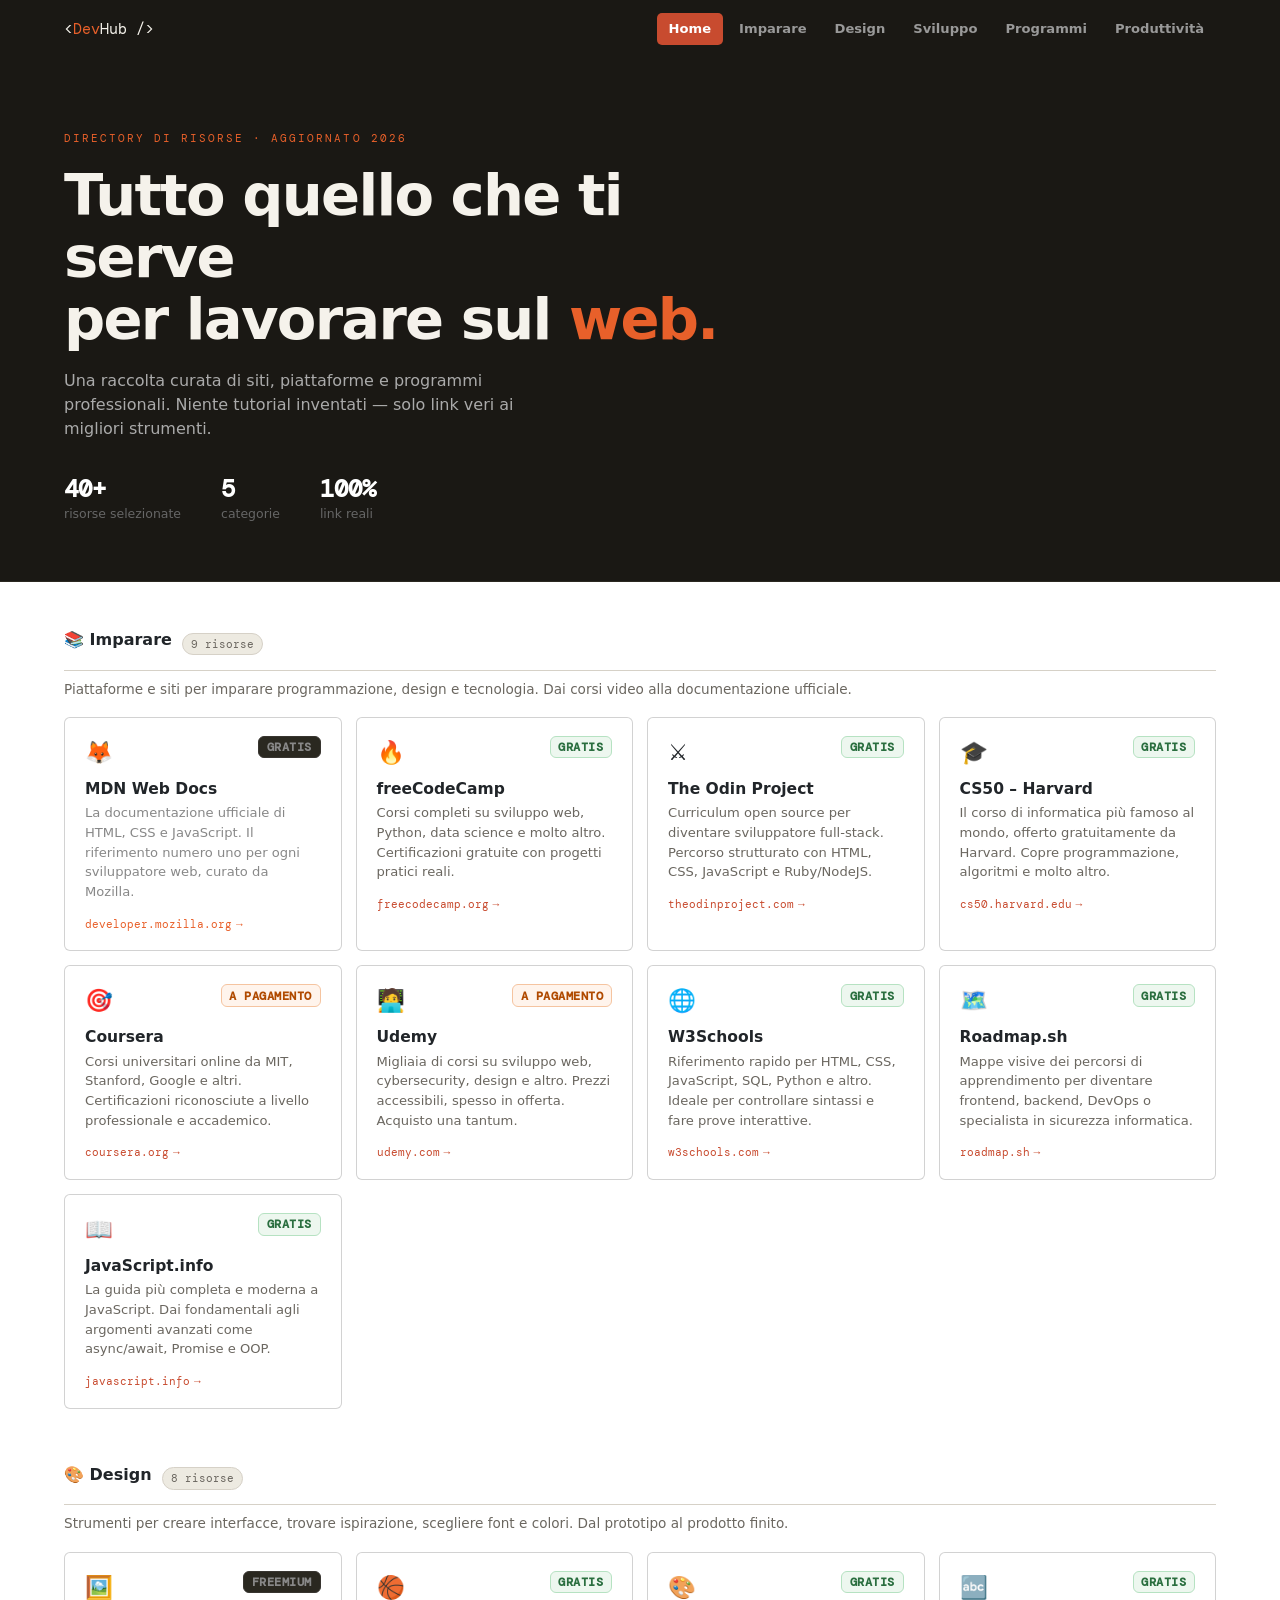
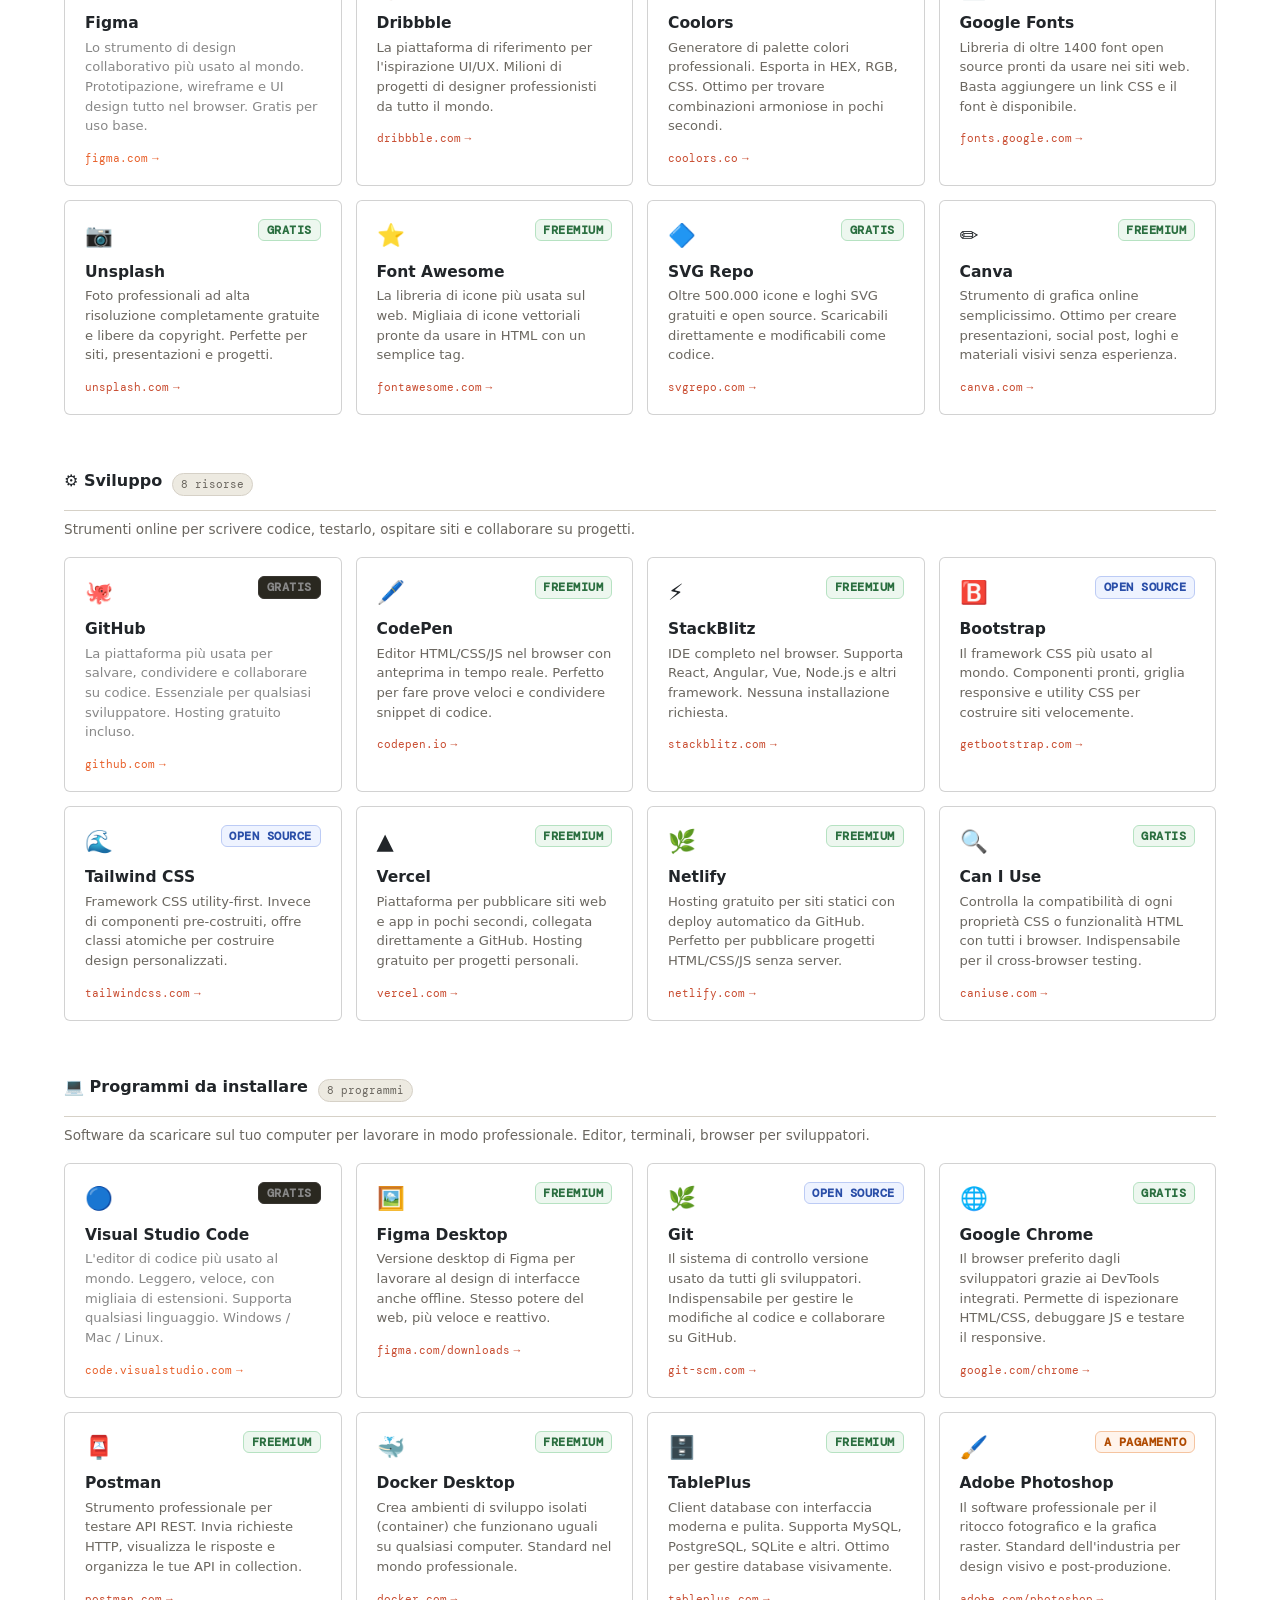
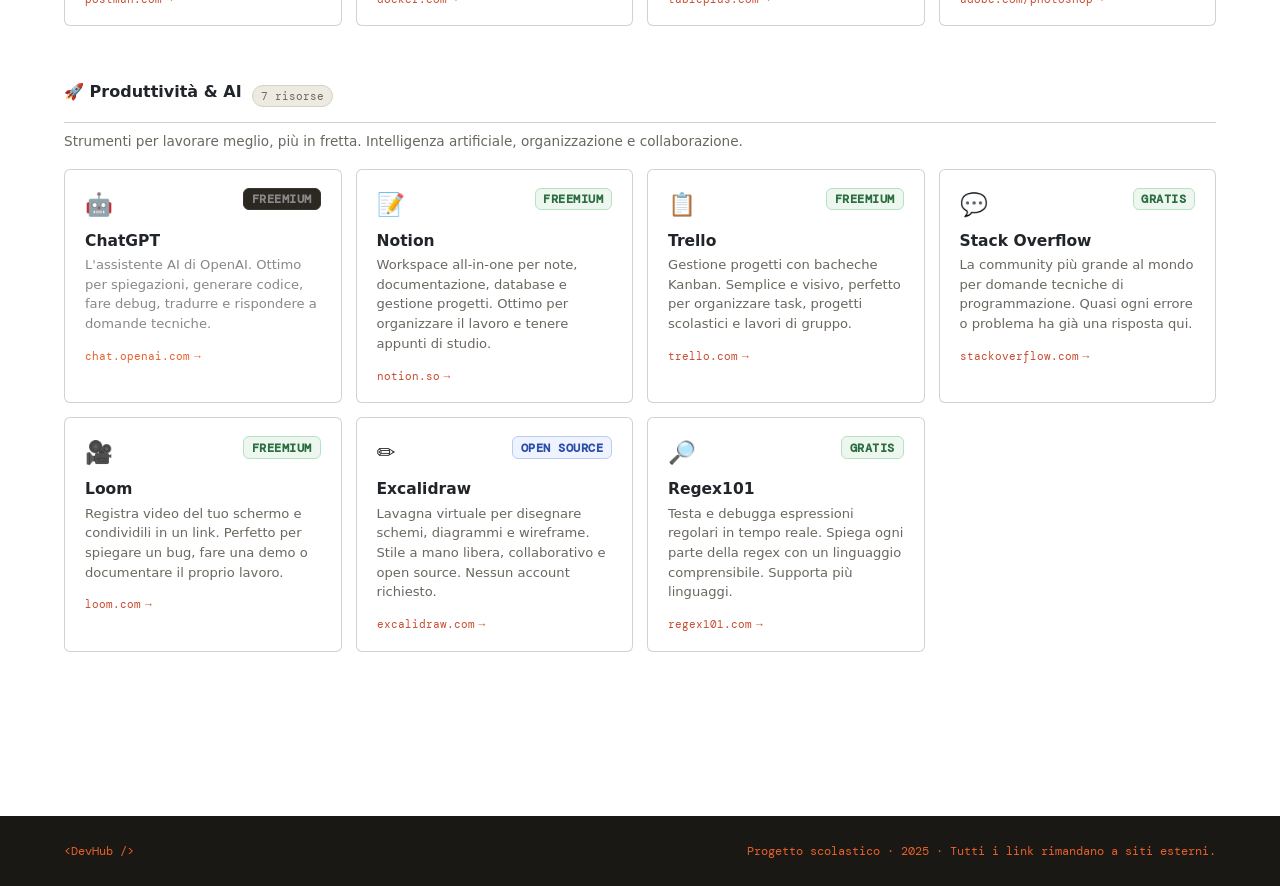
==== index.html @ d5d7156f "Update index.html" ====
<!DOCTYPE html>
<html lang="it">
<head>
  <meta charset="UTF-8">
  <meta name="viewport" content="width=device-width, initial-scale=1.0">
  <title>DevHub – Risorse Web & Programmi</title>
  <link rel="stylesheet" href="stile.css">
  <link rel="stylesheet" href="https://cdnjs.cloudflare.com/ajax/libs/bootstrap/5.3.2/css/bootstrap.min.css">
</head>
<body>

<!-- ══════════════ NAVBAR ══════════════ -->
<nav>
  <a href="#home" class="brand">&lt;<span>Dev</span>Hub /&gt;</a>
  <div class="nav-links">
    <a href="#home" class="attiva">Home</a>
    <a href="#apprendimento">Imparare</a>
    <a href="#design">Design</a>
    <a href="#sviluppo">Sviluppo</a>
    <a href="#programmi">Programmi</a>
    <a href="#produttivita">Produttività</a>
  </div>
</nav>

<!-- ══════════════ HERO ══════════════ -->
<div class="hero" id="home">
  <div class="eyebrow">Directory di risorse · Aggiornato 2026</div>
  <h1>Tutto quello che ti serve<br>per lavorare sul <em>web.</em></h1>
  <p>Una raccolta curata di siti, piattaforme e programmi professionali. Niente tutorial inventati — solo link veri ai migliori strumenti.</p>
  <div class="stats">
    <div class="stat"><b>40+</b><small>risorse selezionate</small></div>
    <div class="stat"><b>5</b><small>categorie</small></div>
    <div class="stat"><b>100%</b><small>link reali</small></div>
  </div>
</div>

<!-- ══════════════ MAIN ══════════════ -->
<div class="main">

  <!-- ─────────── 1. IMPARARE ─────────── -->
  <div class="sezione" id="apprendimento">
    <div class="sezione-head">
      <h2>📚 Imparare</h2>
      <span class="count">9 risorse</span>
    </div>
    <p class="sezione-desc">Piattaforme e siti per imparare programmazione, design e tecnologia. Dai corsi video alla documentazione ufficiale.</p>

    <div class="griglia">
      <a class="card card-dark" href="https://developer.mozilla.org" target="_blank" rel="noopener">
        <div class="card-top"><div class="card-icon">🦊</div><span class="badge free">Gratis</span></div>
        <h3>MDN Web Docs</h3>
        <p>La documentazione ufficiale di HTML, CSS e JavaScript. Il riferimento numero uno per ogni sviluppatore web, curato da Mozilla.</p>
        <span class="card-link">developer.mozilla.org</span>
      </a>

      <a class="card" href="https://www.freecodecamp.org" target="_blank" rel="noopener">
        <div class="card-top"><div class="card-icon">🔥</div><span class="badge free">Gratis</span></div>
        <h3>freeCodeCamp</h3>
        <p>Corsi completi su sviluppo web, Python, data science e molto altro. Certificazioni gratuite con progetti pratici reali.</p>
        <span class="card-link">freecodecamp.org</span>
      </a>

      <a class="card" href="https://www.theodinproject.com" target="_blank" rel="noopener">
        <div class="card-top"><div class="card-icon">⚔️</div><span class="badge free">Gratis</span></div>
        <h3>The Odin Project</h3>
        <p>Curriculum open source per diventare sviluppatore full-stack. Percorso strutturato con HTML, CSS, JavaScript e Ruby/NodeJS.</p>
        <span class="card-link">theodinproject.com</span>
      </a>

      <a class="card" href="https://cs50.harvard.edu" target="_blank" rel="noopener">
        <div class="card-top"><div class="card-icon">🎓</div><span class="badge free">Gratis</span></div>
        <h3>CS50 – Harvard</h3>
        <p>Il corso di informatica più famoso al mondo, offerto gratuitamente da Harvard. Copre programmazione, algoritmi e molto altro.</p>
        <span class="card-link">cs50.harvard.edu</span>
      </a>

      <a class="card" href="https://www.coursera.org" target="_blank" rel="noopener">
        <div class="card-top"><div class="card-icon">🎯</div><span class="badge paid">A pagamento</span></div>
        <h3>Coursera</h3>
        <p>Corsi universitari online da MIT, Stanford, Google e altri. Certificazioni riconosciute a livello professionale e accademico.</p>
        <span class="card-link">coursera.org</span>
      </a>

      <a class="card" href="https://www.udemy.com" target="_blank" rel="noopener">
        <div class="card-top"><div class="card-icon">🧑‍💻</div><span class="badge paid">A pagamento</span></div>
        <h3>Udemy</h3>
        <p>Migliaia di corsi su sviluppo web, cybersecurity, design e altro. Prezzi accessibili, spesso in offerta. Acquisto una tantum.</p>
        <span class="card-link">udemy.com</span>
      </a>

      <a class="card" href="https://www.w3schools.com" target="_blank" rel="noopener">
        <div class="card-top"><div class="card-icon">🌐</div><span class="badge free">Gratis</span></div>
        <h3>W3Schools</h3>
        <p>Riferimento rapido per HTML, CSS, JavaScript, SQL, Python e altro. Ideale per controllare sintassi e fare prove interattive.</p>
        <span class="card-link">w3schools.com</span>
      </a>

      <a class="card" href="https://roadmap.sh" target="_blank" rel="noopener">
        <div class="card-top"><div class="card-icon">🗺️</div><span class="badge free">Gratis</span></div>
        <h3>Roadmap.sh</h3>
        <p>Mappe visive dei percorsi di apprendimento per diventare frontend, backend, DevOps o specialista in sicurezza informatica.</p>
        <span class="card-link">roadmap.sh</span>
      </a>

      <a class="card" href="https://javascript.info" target="_blank" rel="noopener">
        <div class="card-top"><div class="card-icon">📖</div><span class="badge free">Gratis</span></div>
        <h3>JavaScript.info</h3>
        <p>La guida più completa e moderna a JavaScript. Dai fondamentali agli argomenti avanzati come async/await, Promise e OOP.</p>
        <span class="card-link">javascript.info</span>
      </a>
    </div>
  </div>

  <!-- ─────────── 2. DESIGN ─────────── -->
  <div class="sezione" id="design">
    <div class="sezione-head">
      <h2>🎨 Design</h2>
      <span class="count">8 risorse</span>
    </div>
    <p class="sezione-desc">Strumenti per creare interfacce, trovare ispirazione, scegliere font e colori. Dal prototipo al prodotto finito.</p>

    <div class="griglia">
      <a class="card card-dark" href="https://www.figma.com" target="_blank" rel="noopener">
        <div class="card-top"><div class="card-icon">🖼️</div><span class="badge free">Freemium</span></div>
        <h3>Figma</h3>
        <p>Lo strumento di design collaborativo più usato al mondo. Prototipazione, wireframe e UI design tutto nel browser. Gratis per uso base.</p>
        <span class="card-link">figma.com</span>
      </a>

      <a class="card" href="https://dribbble.com" target="_blank" rel="noopener">
        <div class="card-top"><div class="card-icon">🏀</div><span class="badge free">Gratis</span></div>
        <h3>Dribbble</h3>
        <p>La piattaforma di riferimento per l'ispirazione UI/UX. Milioni di progetti di designer professionisti da tutto il mondo.</p>
        <span class="card-link">dribbble.com</span>
      </a>

      <a class="card" href="https://coolors.co" target="_blank" rel="noopener">
        <div class="card-top"><div class="card-icon">🎨</div><span class="badge free">Gratis</span></div>
        <h3>Coolors</h3>
        <p>Generatore di palette colori professionali. Esporta in HEX, RGB, CSS. Ottimo per trovare combinazioni armoniose in pochi secondi.</p>
        <span class="card-link">coolors.co</span>
      </a>

      <a class="card" href="https://fonts.google.com" target="_blank" rel="noopener">
        <div class="card-top"><div class="card-icon">🔤</div><span class="badge free">Gratis</span></div>
        <h3>Google Fonts</h3>
        <p>Libreria di oltre 1400 font open source pronti da usare nei siti web. Basta aggiungere un link CSS e il font è disponibile.</p>
        <span class="card-link">fonts.google.com</span>
      </a>

      <a class="card" href="https://unsplash.com" target="_blank" rel="noopener">
        <div class="card-top"><div class="card-icon">📷</div><span class="badge free">Gratis</span></div>
        <h3>Unsplash</h3>
        <p>Foto professionali ad alta risoluzione completamente gratuite e libere da copyright. Perfette per siti, presentazioni e progetti.</p>
        <span class="card-link">unsplash.com</span>
      </a>

      <a class="card" href="https://fontawesome.com" target="_blank" rel="noopener">
        <div class="card-top"><div class="card-icon">⭐</div><span class="badge free">Freemium</span></div>
        <h3>Font Awesome</h3>
        <p>La libreria di icone più usata sul web. Migliaia di icone vettoriali pronte da usare in HTML con un semplice tag.</p>
        <span class="card-link">fontawesome.com</span>
      </a>

      <a class="card" href="https://www.svgrepo.com" target="_blank" rel="noopener">
        <div class="card-top"><div class="card-icon">🔷</div><span class="badge free">Gratis</span></div>
        <h3>SVG Repo</h3>
        <p>Oltre 500.000 icone e loghi SVG gratuiti e open source. Scaricabili direttamente e modificabili come codice.</p>
        <span class="card-link">svgrepo.com</span>
      </a>

      <a class="card" href="https://www.canva.com" target="_blank" rel="noopener">
        <div class="card-top"><div class="card-icon">✏️</div><span class="badge free">Freemium</span></div>
        <h3>Canva</h3>
        <p>Strumento di grafica online semplicissimo. Ottimo per creare presentazioni, social post, loghi e materiali visivi senza esperienza.</p>
        <span class="card-link">canva.com</span>
      </a>
    </div>
  </div>

  <!-- ─────────── 3. SVILUPPO ─────────── -->
  <div class="sezione" id="sviluppo">
    <div class="sezione-head">
      <h2>⚙️ Sviluppo</h2>
      <span class="count">8 risorse</span>
    </div>
    <p class="sezione-desc">Strumenti online per scrivere codice, testarlo, ospitare siti e collaborare su progetti.</p>

    <div class="griglia">
      <a class="card card-dark" href="https://github.com" target="_blank" rel="noopener">
        <div class="card-top"><div class="card-icon">🐙</div><span class="badge free">Gratis</span></div>
        <h3>GitHub</h3>
        <p>La piattaforma più usata per salvare, condividere e collaborare su codice. Essenziale per qualsiasi sviluppatore. Hosting gratuito incluso.</p>
        <span class="card-link">github.com</span>
      </a>

      <a class="card" href="https://codepen.io" target="_blank" rel="noopener">
        <div class="card-top"><div class="card-icon">🖊️</div><span class="badge free">Freemium</span></div>
        <h3>CodePen</h3>
        <p>Editor HTML/CSS/JS nel browser con anteprima in tempo reale. Perfetto per fare prove veloci e condividere snippet di codice.</p>
        <span class="card-link">codepen.io</span>
      </a>

      <a class="card" href="https://stackblitz.com" target="_blank" rel="noopener">
        <div class="card-top"><div class="card-icon">⚡</div><span class="badge free">Freemium</span></div>
        <h3>StackBlitz</h3>
        <p>IDE completo nel browser. Supporta React, Angular, Vue, Node.js e altri framework. Nessuna installazione richiesta.</p>
        <span class="card-link">stackblitz.com</span>
      </a>

      <a class="card" href="https://getbootstrap.com" target="_blank" rel="noopener">
        <div class="card-top"><div class="card-icon">🅱️</div><span class="badge open">Open Source</span></div>
        <h3>Bootstrap</h3>
        <p>Il framework CSS più usato al mondo. Componenti pronti, griglia responsive e utility CSS per costruire siti velocemente.</p>
        <span class="card-link">getbootstrap.com</span>
      </a>

      <a class="card" href="https://tailwindcss.com" target="_blank" rel="noopener">
        <div class="card-top"><div class="card-icon">🌊</div><span class="badge open">Open Source</span></div>
        <h3>Tailwind CSS</h3>
        <p>Framework CSS utility-first. Invece di componenti pre-costruiti, offre classi atomiche per costruire design personalizzati.</p>
        <span class="card-link">tailwindcss.com</span>
      </a>

      <a class="card" href="https://vercel.com" target="_blank" rel="noopener">
        <div class="card-top"><div class="card-icon">▲</div><span class="badge free">Freemium</span></div>
        <h3>Vercel</h3>
        <p>Piattaforma per pubblicare siti web e app in pochi secondi, collegata direttamente a GitHub. Hosting gratuito per progetti personali.</p>
        <span class="card-link">vercel.com</span>
      </a>

      <a class="card" href="https://www.netlify.com" target="_blank" rel="noopener">
        <div class="card-top"><div class="card-icon">🌿</div><span class="badge free">Freemium</span></div>
        <h3>Netlify</h3>
        <p>Hosting gratuito per siti statici con deploy automatico da GitHub. Perfetto per pubblicare progetti HTML/CSS/JS senza server.</p>
        <span class="card-link">netlify.com</span>
      </a>

      <a class="card" href="https://caniuse.com" target="_blank" rel="noopener">
        <div class="card-top"><div class="card-icon">🔍</div><span class="badge free">Gratis</span></div>
        <h3>Can I Use</h3>
        <p>Controlla la compatibilità di ogni proprietà CSS o funzionalità HTML con tutti i browser. Indispensabile per il cross-browser testing.</p>
        <span class="card-link">caniuse.com</span>
      </a>
    </div>
  </div>

  <!-- ─────────── 4. PROGRAMMI ─────────── -->
  <div class="sezione" id="programmi">
    <div class="sezione-head">
      <h2>💻 Programmi da installare</h2>
      <span class="count">8 programmi</span>
    </div>
    <p class="sezione-desc">Software da scaricare sul tuo computer per lavorare in modo professionale. Editor, terminali, browser per sviluppatori.</p>

    <div class="griglia">
      <a class="card card-dark" href="https://code.visualstudio.com" target="_blank" rel="noopener">
        <div class="card-top"><div class="card-icon">🔵</div><span class="badge free">Gratis</span></div>
        <h3>Visual Studio Code</h3>
        <p>L'editor di codice più usato al mondo. Leggero, veloce, con migliaia di estensioni. Supporta qualsiasi linguaggio. Windows / Mac / Linux.</p>
        <span class="card-link">code.visualstudio.com</span>
      </a>

      <a class="card" href="https://www.figma.com/downloads" target="_blank" rel="noopener">
        <div class="card-top"><div class="card-icon">🖼️</div><span class="badge free">Freemium</span></div>
        <h3>Figma Desktop</h3>
        <p>Versione desktop di Figma per lavorare al design di interfacce anche offline. Stesso potere del web, più veloce e reattivo.</p>
        <span class="card-link">figma.com/downloads</span>
      </a>

      <a class="card" href="https://git-scm.com" target="_blank" rel="noopener">
        <div class="card-top"><div class="card-icon">🌿</div><span class="badge open">Open Source</span></div>
        <h3>Git</h3>
        <p>Il sistema di controllo versione usato da tutti gli sviluppatori. Indispensabile per gestire le modifiche al codice e collaborare su GitHub.</p>
        <span class="card-link">git-scm.com</span>
      </a>

      <a class="card" href="https://www.google.com/intl/it/chrome" target="_blank" rel="noopener">
        <div class="card-top"><div class="card-icon">🌐</div><span class="badge free">Gratis</span></div>
        <h3>Google Chrome</h3>
        <p>Il browser preferito dagli sviluppatori grazie ai DevTools integrati. Permette di ispezionare HTML/CSS, debuggare JS e testare il responsive.</p>
        <span class="card-link">google.com/chrome</span>
      </a>

      <a class="card" href="https://www.postman.com/downloads" target="_blank" rel="noopener">
        <div class="card-top"><div class="card-icon">📮</div><span class="badge free">Freemium</span></div>
        <h3>Postman</h3>
        <p>Strumento professionale per testare API REST. Invia richieste HTTP, visualizza le risposte e organizza le tue API in collection.</p>
        <span class="card-link">postman.com</span>
      </a>

      <a class="card" href="https://www.docker.com/products/docker-desktop" target="_blank" rel="noopener">
        <div class="card-top"><div class="card-icon">🐳</div><span class="badge free">Freemium</span></div>
        <h3>Docker Desktop</h3>
        <p>Crea ambienti di sviluppo isolati (container) che funzionano uguali su qualsiasi computer. Standard nel mondo professionale.</p>
        <span class="card-link">docker.com</span>
      </a>

      <a class="card" href="https://tableplus.com" target="_blank" rel="noopener">
        <div class="card-top"><div class="card-icon">🗄️</div><span class="badge free">Freemium</span></div>
        <h3>TablePlus</h3>
        <p>Client database con interfaccia moderna e pulita. Supporta MySQL, PostgreSQL, SQLite e altri. Ottimo per gestire database visivamente.</p>
        <span class="card-link">tableplus.com</span>
      </a>

      <a class="card" href="https://www.adobe.com/it/products/photoshop.html" target="_blank" rel="noopener">
        <div class="card-top"><div class="card-icon">🖌️</div><span class="badge paid">A pagamento</span></div>
        <h3>Adobe Photoshop</h3>
        <p>Il software professionale per il ritocco fotografico e la grafica raster. Standard dell'industria per design visivo e post-produzione.</p>
        <span class="card-link">adobe.com/photoshop</span>
      </a>
    </div>
  </div>

  <!-- ─────────── 5. PRODUTTIVITA ─────────── -->
  <div class="sezione" id="produttivita">
    <div class="sezione-head">
      <h2>🚀 Produttività & AI</h2>
      <span class="count">7 risorse</span>
    </div>
    <p class="sezione-desc">Strumenti per lavorare meglio, più in fretta. Intelligenza artificiale, organizzazione e collaborazione.</p>

    <div class="griglia">
      <a class="card card-dark" href="https://chat.openai.com" target="_blank" rel="noopener">
        <div class="card-top"><div class="card-icon">🤖</div><span class="badge free">Freemium</span></div>
        <h3>ChatGPT</h3>
        <p>L'assistente AI di OpenAI. Ottimo per spiegazioni, generare codice, fare debug, tradurre e rispondere a domande tecniche.</p>
        <span class="card-link">chat.openai.com</span>
      </a>

      <a class="card" href="https://www.notion.so" target="_blank" rel="noopener">
        <div class="card-top"><div class="card-icon">📝</div><span class="badge free">Freemium</span></div>
        <h3>Notion</h3>
        <p>Workspace all-in-one per note, documentazione, database e gestione progetti. Ottimo per organizzare il lavoro e tenere appunti di studio.</p>
        <span class="card-link">notion.so</span>
      </a>

      <a class="card" href="https://trello.com" target="_blank" rel="noopener">
        <div class="card-top"><div class="card-icon">📋</div><span class="badge free">Freemium</span></div>
        <h3>Trello</h3>
        <p>Gestione progetti con bacheche Kanban. Semplice e visivo, perfetto per organizzare task, progetti scolastici e lavori di gruppo.</p>
        <span class="card-link">trello.com</span>
      </a>

      <a class="card" href="https://stackoverflow.com" target="_blank" rel="noopener">
        <div class="card-top"><div class="card-icon">💬</div><span class="badge free">Gratis</span></div>
        <h3>Stack Overflow</h3>
        <p>La community più grande al mondo per domande tecniche di programmazione. Quasi ogni errore o problema ha già una risposta qui.</p>
        <span class="card-link">stackoverflow.com</span>
      </a>

      <a class="card" href="https://www.loom.com" target="_blank" rel="noopener">
        <div class="card-top"><div class="card-icon">🎥</div><span class="badge free">Freemium</span></div>
        <h3>Loom</h3>
        <p>Registra video del tuo schermo e condividili in un link. Perfetto per spiegare un bug, fare una demo o documentare il proprio lavoro.</p>
        <span class="card-link">loom.com</span>
      </a>

      <a class="card" href="https://excalidraw.com" target="_blank" rel="noopener">
        <div class="card-top"><div class="card-icon">✏️</div><span class="badge open">Open Source</span></div>
        <h3>Excalidraw</h3>
        <p>Lavagna virtuale per disegnare schemi, diagrammi e wireframe. Stile a mano libera, collaborativo e open source. Nessun account richiesto.</p>
        <span class="card-link">excalidraw.com</span>
      </a>

      <a class="card" href="https://regex101.com" target="_blank" rel="noopener">
        <div class="card-top"><div class="card-icon">🔎</div><span class="badge free">Gratis</span></div>
        <h3>Regex101</h3>
        <p>Testa e debugga espressioni regolari in tempo reale. Spiega ogni parte della regex con un linguaggio comprensibile. Supporta più linguaggi.</p>
        <span class="card-link">regex101.com</span>
      </a>
    </div>
  </div>

</div><!-- /main -->

<!-- ══════════════ FOOTER ══════════════ -->
<footer>
  <span>&lt;<span>Dev</span>Hub /&gt;</span>
  <span>Progetto scolastico · 2025 · Tutti i link rimandano a siti esterni.</span>
</footer>

<script src="https://cdnjs.cloudflare.com/ajax/libs/bootstrap/5.3.2/js/bootstrap.bundle.min.js"></script>
</body>
</html>
---- stile.css ----
@import url('https://fonts.googleapis.com/css2?family=DM+Mono:wght@400;500&family=Cabinet+Grotesk:wght@300;400;500;700;800&display=swap');
:root {
  --bg:     #f5f2eb;
  --bg2:    #edeae1;
  --ink:    #1a1814;
  --ink2:   #6b6760;
  --accent: #c84b2f;
  --ora:    #e8602a;
  --border: #d6d1c7;
  --card:   #ffffff;
  --mono:   'DM Mono', monospace;
  --sans:   'Cabinet Grotesk', sans-serif;
}
*, *::before, *::after { box-sizing: border-box; margin: 0; padding: 0; }

body {
  font-family: var(--sans);
  background: var(--bg);
  color: var(--ink);
  font-size: 16px;
  line-height: 1.6;
}

/* NAV */
nav {
  background: var(--ink);
  padding: 0 5%;
  height: 58px;
  display: flex;
  align-items: center;
  justify-content: space-between;
  position: sticky;
  top: 0;
  z-index: 99;
}
.brand {
  font-family: var(--mono);
  color: var(--bg);
  text-decoration: none;
  font-size: .95rem;
}
.brand span { color: var(--ora); }
.nav-links { display: flex; gap: 4px; }
.nav-links a {
  color: #999;
  text-decoration: none;
  font-size: .82rem;
  font-weight: 600;
  padding: 6px 12px;
  border-radius: 5px;
  transition: color .15s, background .15s;
}
.nav-links a:hover { color: #fff; background: #2a2820; }
.nav-links a.attiva { color: #fff; background: var(--accent); }

/* HERO */
.hero {
  background: var(--ink);
  color: var(--bg);
  padding: 72px 5% 56px;
  border-bottom: 1px solid #2a2820;
}
.eyebrow {
  font-family: var(--mono);
  font-size: .7rem;
  letter-spacing: .18em;
  text-transform: uppercase;
  color: var(--ora);
  margin-bottom: 18px;
}
.hero h1 {
  font-size: clamp(2rem, 4.5vw, 3.6rem);
  font-weight: 800;
  letter-spacing: -.03em;
  line-height: 1.08;
  max-width: 680px;
  margin-bottom: 18px;
}
.hero h1 em { font-style: normal; color: var(--ora); }
.hero p { color: #aaa; max-width: 500px; font-size: 1rem; margin-bottom: 36px; }
.stats { display: flex; gap: 40px; flex-wrap: wrap; }
.stat b { font-family: var(--mono); font-size: 1.5rem; color: #fff; display: block; line-height: 1; }
.stat small { font-size: .78rem; color: #666; }

/* PAGINA */
.page-title {
  background: var(--ink);
  color: var(--bg);
  padding: 44px 5% 32px;
  border-bottom: 1px solid #2a2820;
}
.page-title .eyebrow { margin-bottom: 10px; }
.page-title h1 { font-size: 1.9rem; font-weight: 800; letter-spacing: -.02em; margin-bottom: 6px; }
.page-title p { color: #888; font-size: .92rem; }

/* MAIN */
.main { padding: 48px 5%; max-width: 1280px; margin: 0 auto; }

/* SEZIONE */
.sezione { margin-bottom: 56px; }
.sezione-head {
  display: flex;
  align-items: center;
  gap: 10px;
  border-bottom: 1px solid var(--border);
  padding-bottom: 12px;
  margin-bottom: 8px;
}
.sezione-head h2 { font-size: 1rem; font-weight: 700; }
.count {
  font-family: var(--mono);
  font-size: .7rem;
  background: var(--bg2);
  border: 1px solid var(--border);
  color: var(--ink2);
  padding: 2px 8px;
  border-radius: 20px;
}
.sezione-desc { font-size: .85rem; color: var(--ink2); margin-bottom: 18px; }

/* GRIGLIA CARD */
.griglia { display: grid; grid-template-columns: repeat(auto-fill, minmax(270px, 1fr)); gap: 14px; }

/* CARD */
.card {
  background: var(--card);
  border: 1px solid var(--border);
  border-radius: 10px;
  padding: 18px 20px;
  display: block;
  text-decoration: none;
  color: var(--ink);
  transition: border-color .18s, box-shadow .18s, transform .15s;
}
.card:hover {
  border-color: var(--accent);
  box-shadow: 0 4px 18px rgba(200,75,47,.12);
  transform: translateY(-2px);
  text-decoration: none;
  color: var(--ink);
}
.card-top { display: flex; justify-content: space-between; align-items: flex-start; margin-bottom: 10px; }
.card-icon { font-size: 1.4rem; }
.badge {
  font-family: var(--mono);
  font-size: .62rem;
  letter-spacing: .04em;
  text-transform: uppercase;
  padding: 3px 7px;
  border-radius: 4px;
  border: 1px solid var(--border);
  background: var(--bg2);
  color: var(--ink2);
}
.badge.free  { background: #edf7ef; color: #2a6e3f; border-color: #b6e2c2; }
.badge.paid  { background: #fff4ec; color: #b04a00; border-color: #f5c4a0; }
.badge.open  { background: #eef3ff; color: #2a4ea8; border-color: #bccbf5; }
.badge.win   { background: #f0f4ff; color: #1a3a90; border-color: #c0ccf0; }

.card h3 { font-size: .97rem; font-weight: 700; margin-bottom: 5px; }
.card p  { font-size: .82rem; color: var(--ink2); margin-bottom: 14px; line-height: 1.5; }
.card-link {
  font-family: var(--mono);
  font-size: .7rem;
  color: var(--accent);
  display: inline-flex;
  align-items: center;
  gap: 4px;
}
.card-link::after { content: '→'; }

/* CARD SCURA (highlight) */
.card-dark {
  background: var(--ink);
  border-color: #2a2820;
  color: var(--bg);
}
.card-dark:hover { border-color: var(--ora); color: var(--bg); }
.card-dark p { color: #888; }
.card-dark .card-link { color: var(--ora); }
.card-dark .badge { background: #2a2820; color: #888; border-color: #383530; }

/* FOOTER */
footer {
  background: var(--ink);
  color: #555;
  padding: 26px 5%;
  display: flex;
  justify-content: space-between;
  align-items: center;
  font-family: var(--mono);
  font-size: .75rem;
  margin-top: 60px;
}
footer span { color: var(--ora); }

/* MOBILE */
@media (max-width: 640px) {
  .nav-links a { font-size: .75rem; padding: 5px 8px; }
  .stats { gap: 24px; }
  .griglia { grid-template-columns: 1fr; }
}
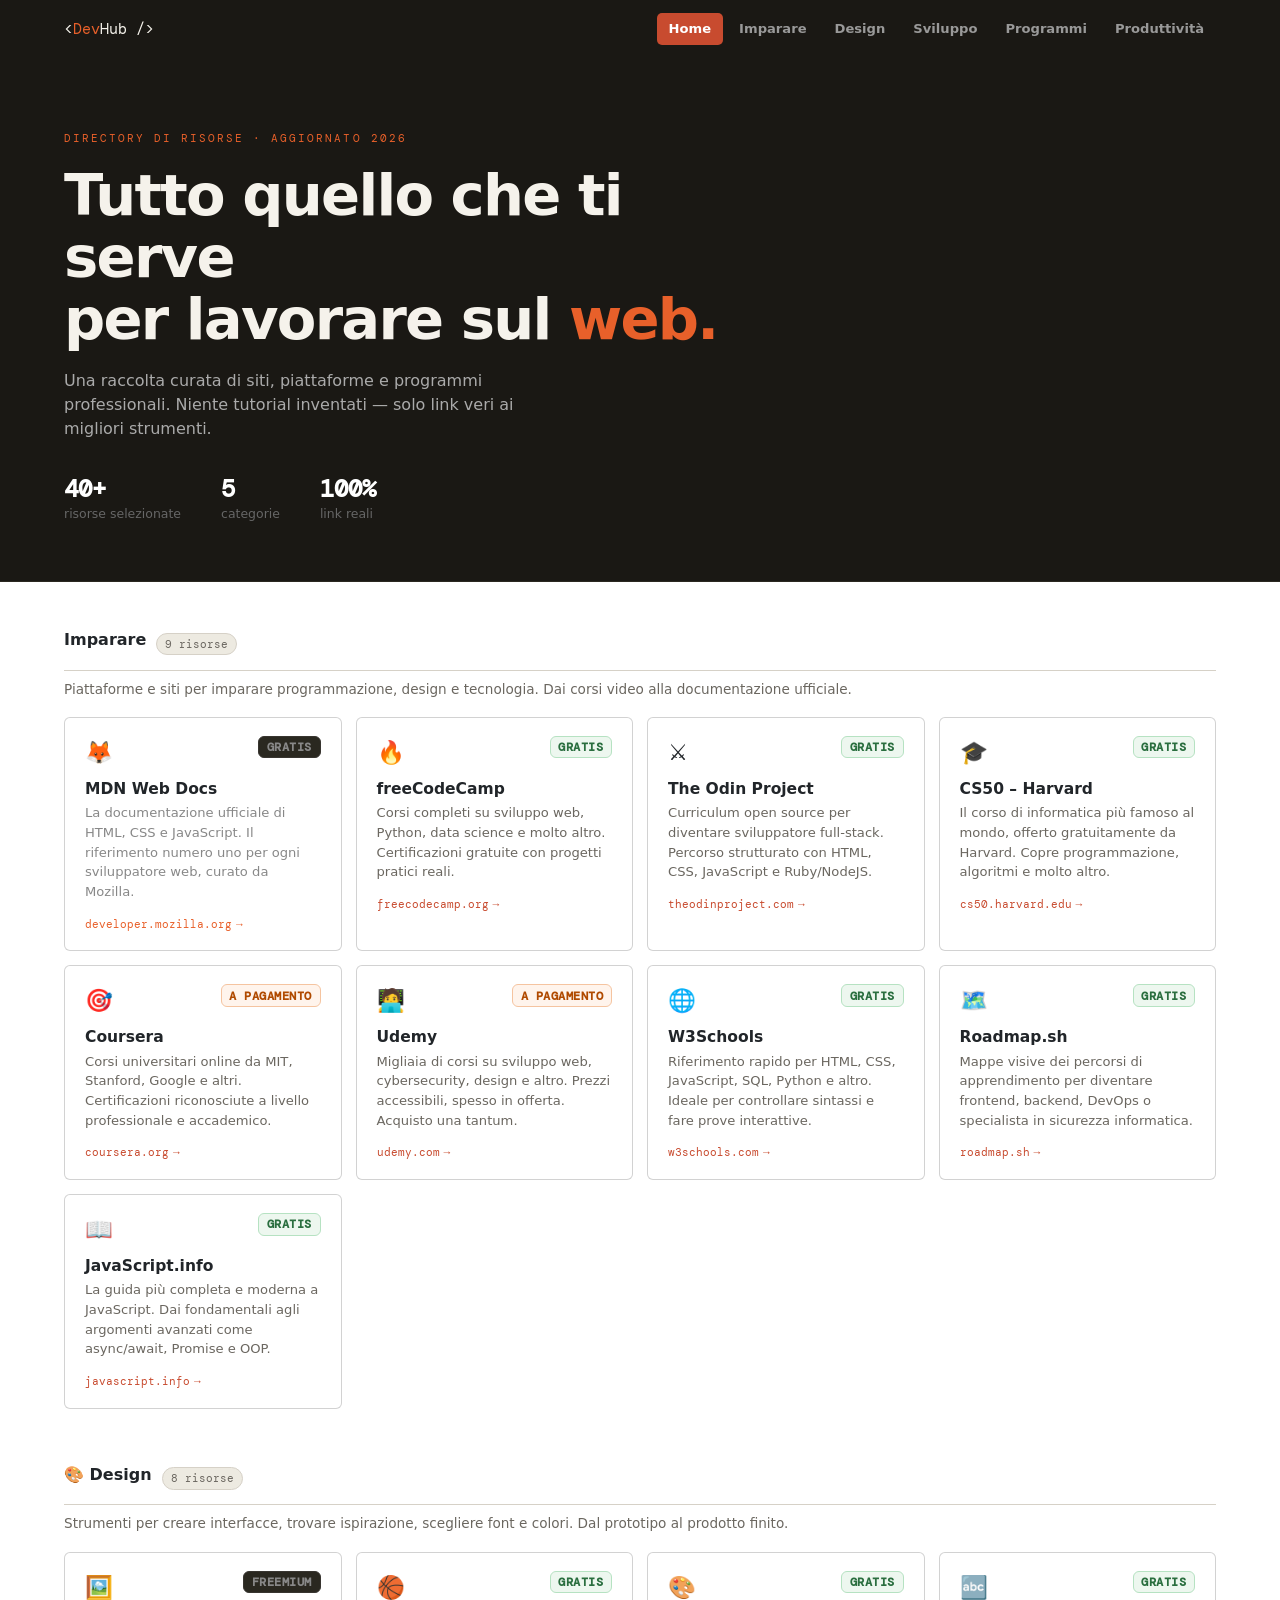
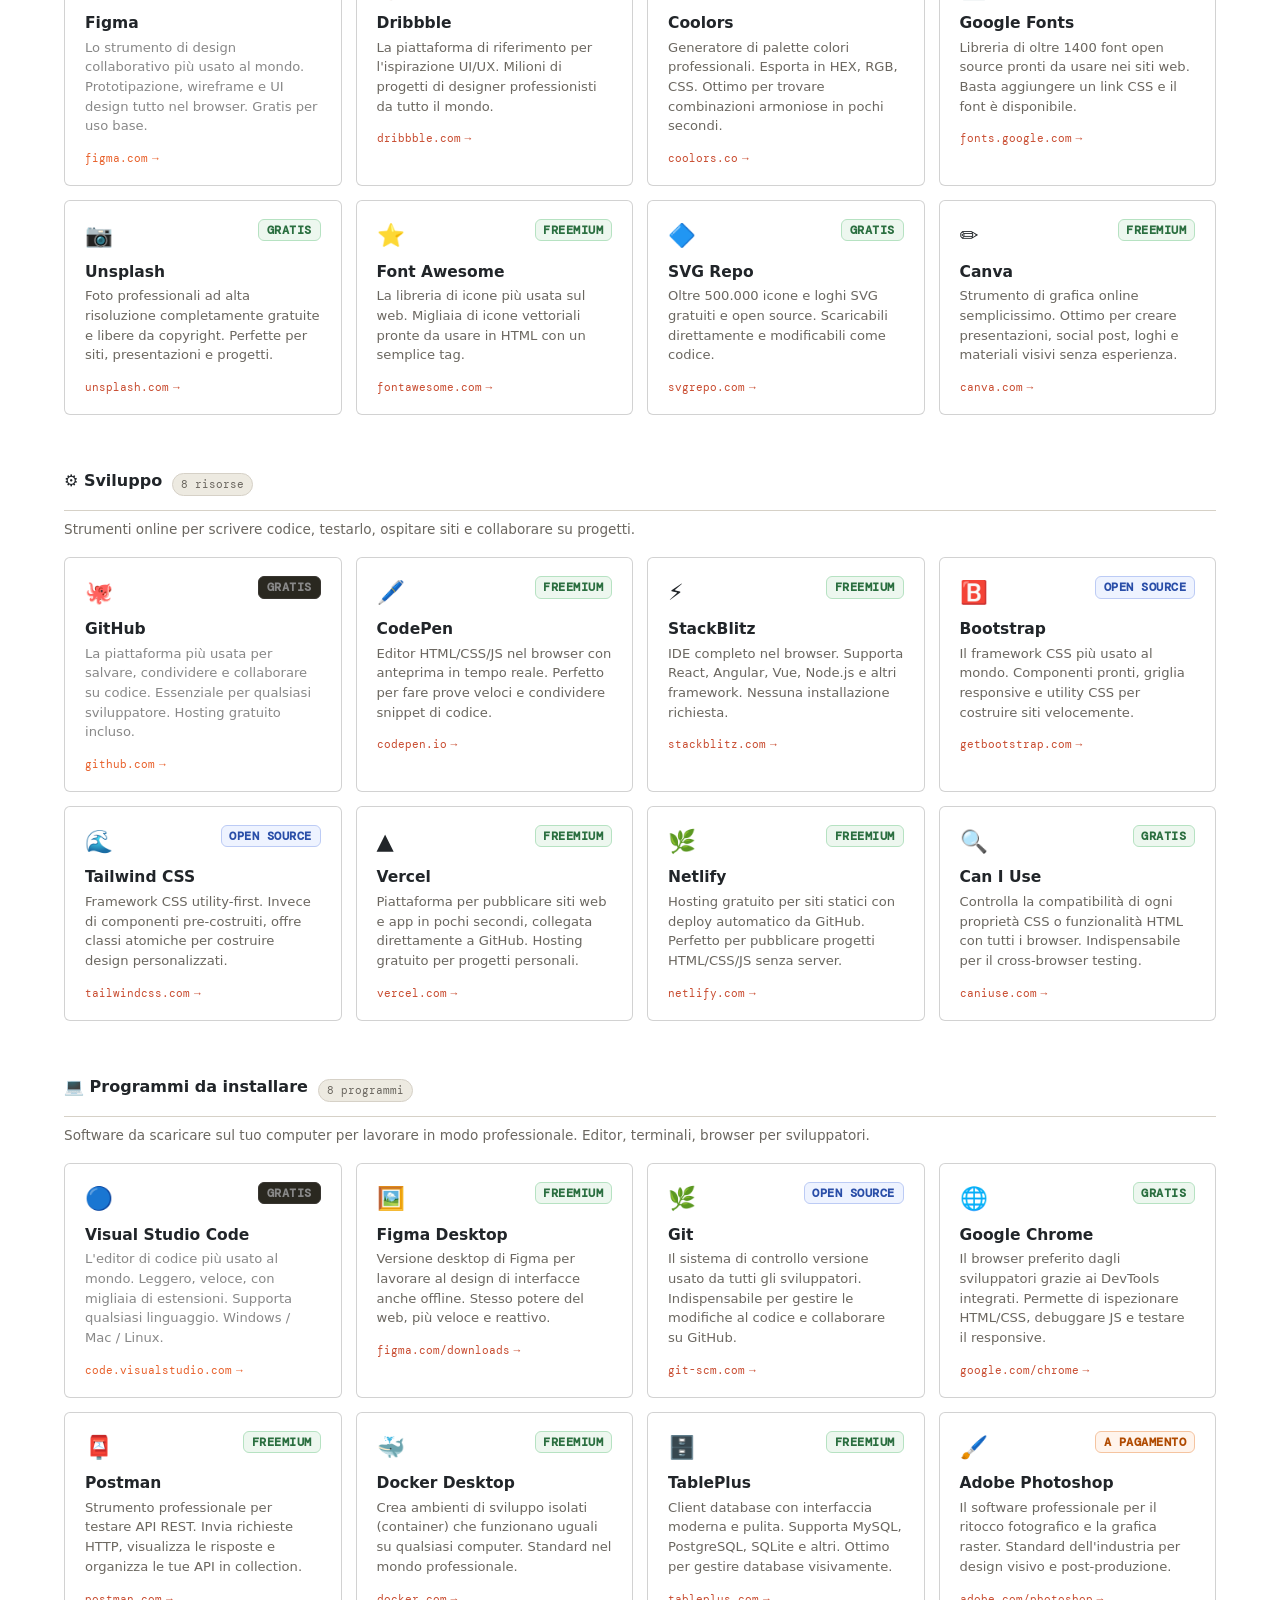
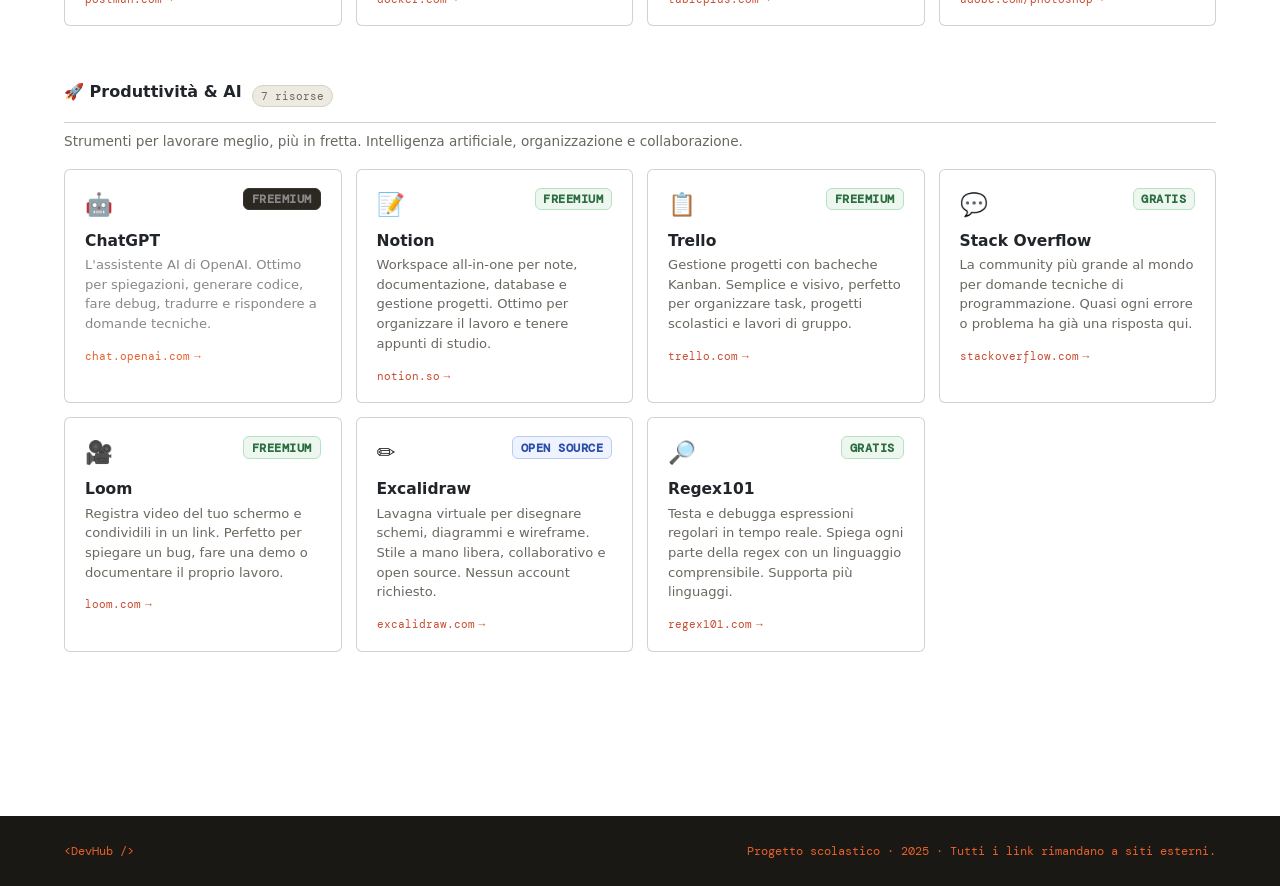
==== commit 85895a65: "Hello" ====
--- a/index.html
+++ b/index.html
@@ -40,7 +40,7 @@
   <!-- ─────────── 1. IMPARARE ─────────── -->
   <div class="sezione" id="apprendimento">
     <div class="sezione-head">
-      <h2>📚 Imparare</h2>
+      <h2>Imparare</h2>
       <span class="count">9 risorse</span>
     </div>
     <p class="sezione-desc">Piattaforme e siti per imparare programmazione, design e tecnologia. Dai corsi video alla documentazione ufficiale.</p>
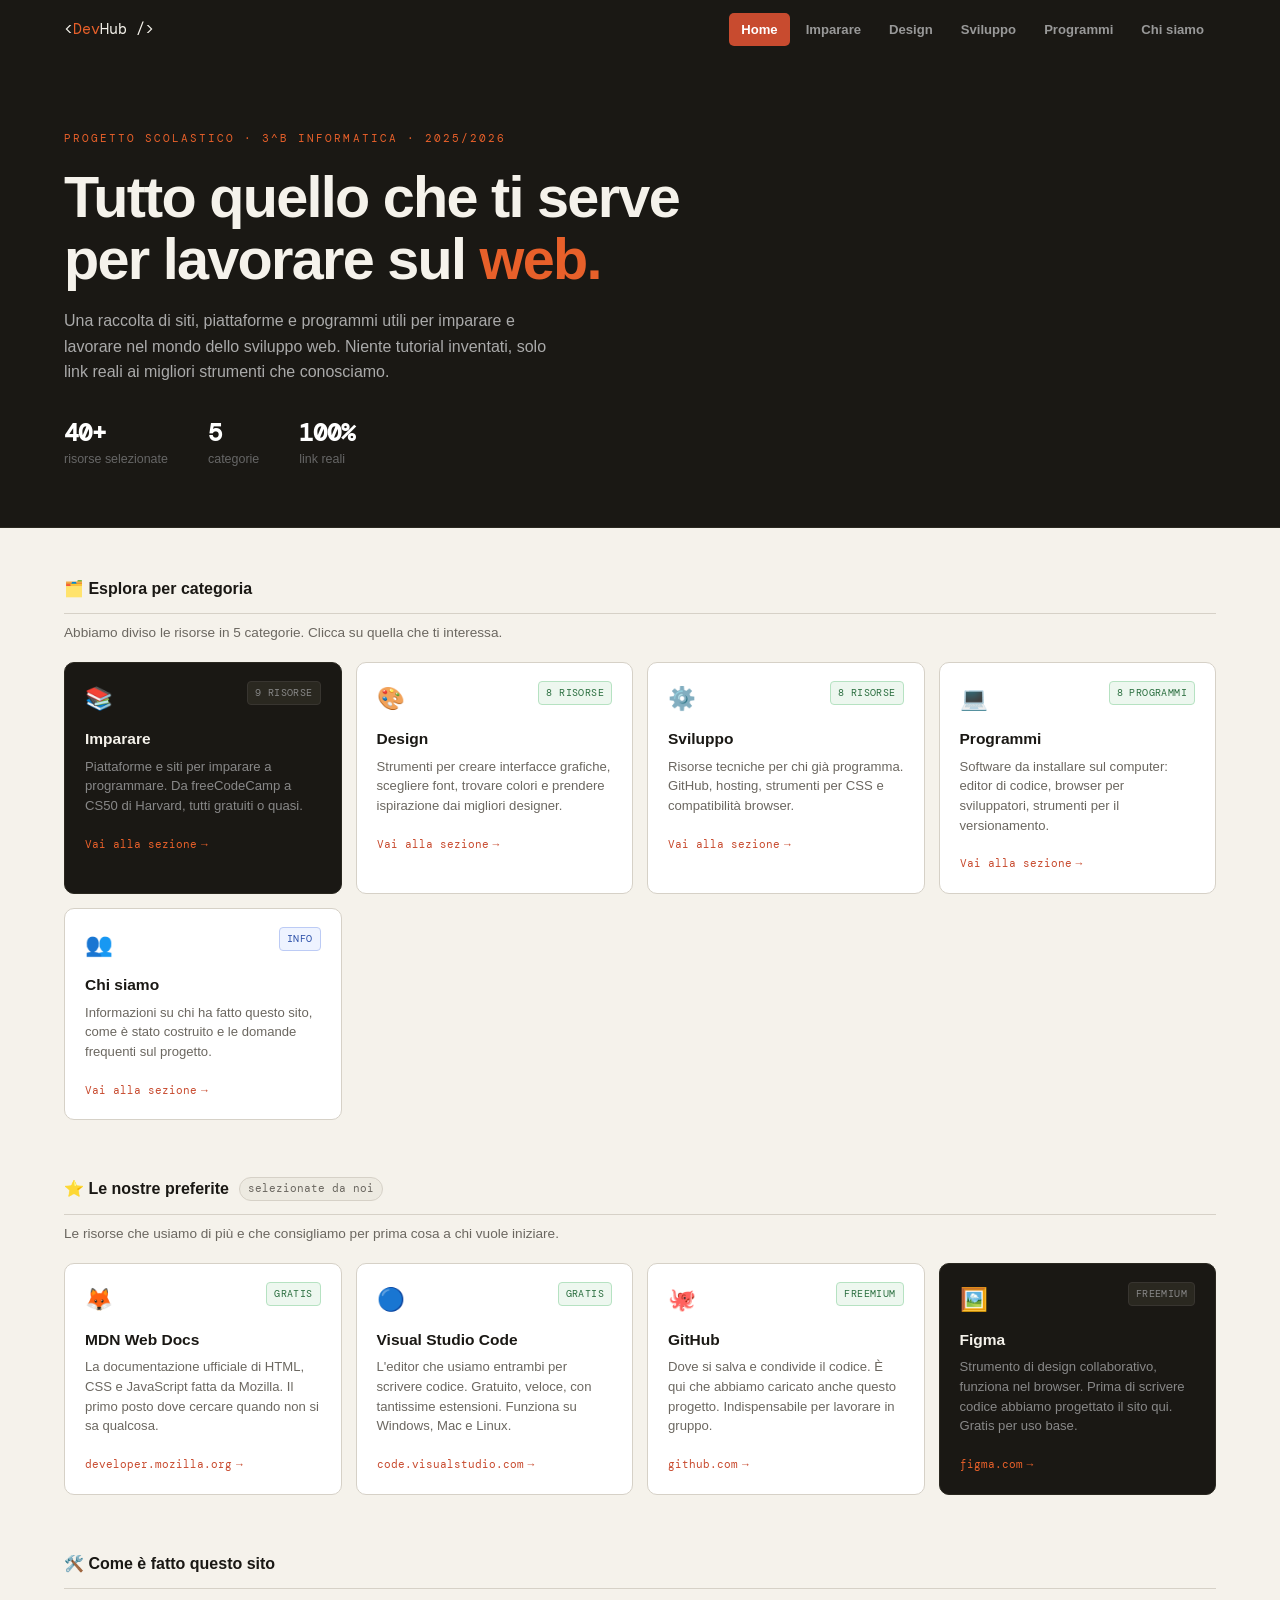
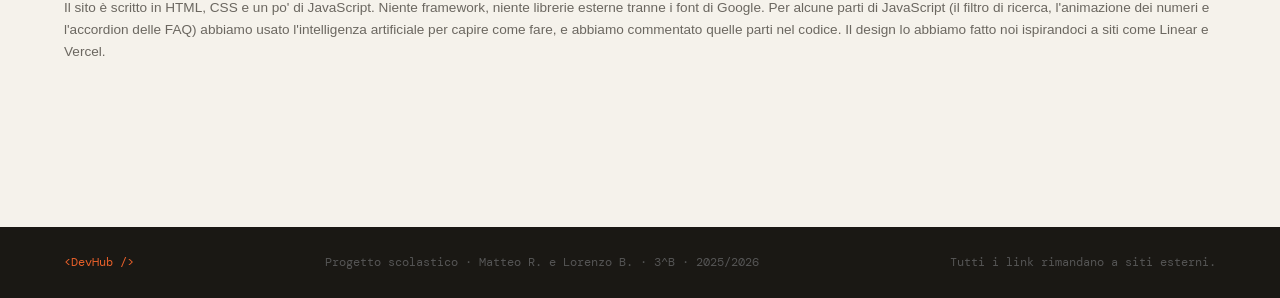
==== commit ea6a5de8: "Sito copletato (skit)" ====
--- a/index.html
+++ b/index.html
@@ -3,30 +3,49 @@
 <head>
   <meta charset="UTF-8">
   <meta name="viewport" content="width=device-width, initial-scale=1.0">
-  <title>DevHub – Risorse Web & Programmi</title>
-  <link rel="stylesheet" href="stile.css">
-  <link rel="stylesheet" href="https://cdnjs.cloudflare.com/ajax/libs/bootstrap/5.3.2/css/bootstrap.min.css">
+  <title>DevHub – Risorse per il Web</title>
+  <link rel="stylesheet" href="style.css">
 </head>
 <body>
 
-<!-- ══════════════ NAVBAR ══════════════ -->
+<!-- ====================================================
+     NAVBAR
+     position sticky la fa rimanere in cima anche scrollando
+     ==================================================== -->
 <nav>
-  <a href="#home" class="brand">&lt;<span>Dev</span>Hub /&gt;</a>
+  <a href="index.html" class="brand">&lt;<span>Dev</span>Hub /&gt;</a>
+
+  <!-- menu hamburger visibile solo su mobile (CSS lo nasconde su desktop) -->
+  <div class="hamburger" id="hamburger" aria-label="Apri menu">
+    <span></span>
+    <span></span>
+    <span></span>
+  </div>
+
   <div class="nav-links">
-    <a href="#home" class="attiva">Home</a>
-    <a href="#apprendimento">Imparare</a>
-    <a href="#design">Design</a>
-    <a href="#sviluppo">Sviluppo</a>
-    <a href="#programmi">Programmi</a>
-    <a href="#produttivita">Produttività</a>
+    <a href="index.html" class="attiva">Home</a>
+    <a href="imparare.html">Imparare</a>
+    <a href="design.html">Design</a>
+    <a href="sviluppo.html">Sviluppo</a>
+    <a href="programmi.html">Programmi</a>
+    <a href="contatti.html">Chi siamo</a>
   </div>
 </nav>
 
-<!-- ══════════════ HERO ══════════════ -->
+
+<!-- ====================================================
+     HERO - la sezione grande della homepage
+     ==================================================== -->
 <div class="hero" id="home">
-  <div class="eyebrow">Directory di risorse · Aggiornato 2026</div>
+  <div class="eyebrow">Progetto scolastico · 3^B Informatica · 2025/2026</div>
   <h1>Tutto quello che ti serve<br>per lavorare sul <em>web.</em></h1>
-  <p>Una raccolta curata di siti, piattaforme e programmi professionali. Niente tutorial inventati — solo link veri ai migliori strumenti.</p>
+  <p>
+    Una raccolta di siti, piattaforme e programmi utili per imparare
+    e lavorare nel mondo dello sviluppo web. Niente tutorial inventati,
+    solo link reali ai migliori strumenti che conosciamo.
+  </p>
+
+  <!-- statistiche animate via JavaScript (vedi script.js sezione contatore) -->
   <div class="stats">
     <div class="stat"><b>40+</b><small>risorse selezionate</small></div>
     <div class="stat"><b>5</b><small>categorie</small></div>
@@ -34,352 +53,146 @@
   </div>
 </div>
 
-<!-- ══════════════ MAIN ══════════════ -->
+
+<!-- ====================================================
+     CONTENUTO PRINCIPALE
+     ==================================================== -->
 <div class="main">
 
-  <!-- ─────────── 1. IMPARARE ─────────── -->
-  <div class="sezione" id="apprendimento">
+  <!-- ─────────── ANTEPRIMA SEZIONI ─────────── -->
+  <div class="sezione">
     <div class="sezione-head">
-      <h2>Imparare</h2>
-      <span class="count">9 risorse</span>
+      <h2>🗂️ Esplora per categoria</h2>
     </div>
-    <p class="sezione-desc">Piattaforme e siti per imparare programmazione, design e tecnologia. Dai corsi video alla documentazione ufficiale.</p>
+    <p class="sezione-desc">Abbiamo diviso le risorse in 5 categorie. Clicca su quella che ti interessa.</p>
+
+    <!-- griglia delle 5 pagine del sito -->
+    <div class="griglia">
+
+      <a class="card card-dark" href="imparare.html">
+        <div class="card-top">
+          <div class="card-icon">📚</div>
+          <span class="badge free">9 risorse</span>
+        </div>
+        <h3>Imparare</h3>
+        <p>Piattaforme e siti per imparare a programmare. Da freeCodeCamp a CS50 di Harvard, tutti gratuiti o quasi.</p>
+        <span class="card-link">Vai alla sezione</span>
+      </a>
+
+      <a class="card" href="design.html">
+        <div class="card-top">
+          <div class="card-icon">🎨</div>
+          <span class="badge free">8 risorse</span>
+        </div>
+        <h3>Design</h3>
+        <p>Strumenti per creare interfacce grafiche, scegliere font, trovare colori e prendere ispirazione dai migliori designer.</p>
+        <span class="card-link">Vai alla sezione</span>
+      </a>
+
+      <a class="card" href="sviluppo.html">
+        <div class="card-top">
+          <div class="card-icon">⚙️</div>
+          <span class="badge free">8 risorse</span>
+        </div>
+        <h3>Sviluppo</h3>
+        <p>Risorse tecniche per chi già programma. GitHub, hosting, strumenti per CSS e compatibilità browser.</p>
+        <span class="card-link">Vai alla sezione</span>
+      </a>
+
+      <a class="card" href="programmi.html">
+        <div class="card-top">
+          <div class="card-icon">💻</div>
+          <span class="badge free">8 programmi</span>
+        </div>
+        <h3>Programmi</h3>
+        <p>Software da installare sul computer: editor di codice, browser per sviluppatori, strumenti per il versionamento.</p>
+        <span class="card-link">Vai alla sezione</span>
+      </a>
+
+      <a class="card" href="contatti.html">
+        <div class="card-top">
+          <div class="card-icon">👥</div>
+          <span class="badge open">Info</span>
+        </div>
+        <h3>Chi siamo</h3>
+        <p>Informazioni su chi ha fatto questo sito, come è stato costruito e le domande frequenti sul progetto.</p>
+        <span class="card-link">Vai alla sezione</span>
+      </a>
+
+    </div>
+  </div><!-- /sezione categorie -->
+
+
+  <!-- ─────────── RISORSE IN EVIDENZA ─────────── -->
+  <div class="sezione">
+    <div class="sezione-head">
+      <h2>⭐ Le nostre preferite</h2>
+      <span class="count">selezionate da noi</span>
+    </div>
+    <p class="sezione-desc">Le risorse che usiamo di più e che consigliamo per prima cosa a chi vuole iniziare.</p>
 
     <div class="griglia">
-      <a class="card card-dark" href="https://developer.mozilla.org" target="_blank" rel="noopener">
+
+      <a class="card" href="https://developer.mozilla.org" target="_blank" rel="noopener">
         <div class="card-top"><div class="card-icon">🦊</div><span class="badge free">Gratis</span></div>
         <h3>MDN Web Docs</h3>
-        <p>La documentazione ufficiale di HTML, CSS e JavaScript. Il riferimento numero uno per ogni sviluppatore web, curato da Mozilla.</p>
+        <p>La documentazione ufficiale di HTML, CSS e JavaScript fatta da Mozilla. Il primo posto dove cercare quando non si sa qualcosa.</p>
         <span class="card-link">developer.mozilla.org</span>
       </a>
 
-      <a class="card" href="https://www.freecodecamp.org" target="_blank" rel="noopener">
-        <div class="card-top"><div class="card-icon">🔥</div><span class="badge free">Gratis</span></div>
-        <h3>freeCodeCamp</h3>
-        <p>Corsi completi su sviluppo web, Python, data science e molto altro. Certificazioni gratuite con progetti pratici reali.</p>
-        <span class="card-link">freecodecamp.org</span>
+      <a class="card" href="https://code.visualstudio.com" target="_blank" rel="noopener">
+        <div class="card-top"><div class="card-icon">🔵</div><span class="badge free">Gratis</span></div>
+        <h3>Visual Studio Code</h3>
+        <p>L'editor che usiamo entrambi per scrivere codice. Gratuito, veloce, con tantissime estensioni. Funziona su Windows, Mac e Linux.</p>
+        <span class="card-link">code.visualstudio.com</span>
       </a>
 
-      <a class="card" href="https://www.theodinproject.com" target="_blank" rel="noopener">
-        <div class="card-top"><div class="card-icon">⚔️</div><span class="badge free">Gratis</span></div>
-        <h3>The Odin Project</h3>
-        <p>Curriculum open source per diventare sviluppatore full-stack. Percorso strutturato con HTML, CSS, JavaScript e Ruby/NodeJS.</p>
-        <span class="card-link">theodinproject.com</span>
+      <a class="card" href="https://github.com" target="_blank" rel="noopener">
+        <div class="card-top"><div class="card-icon">🐙</div><span class="badge free">Freemium</span></div>
+        <h3>GitHub</h3>
+        <p>Dove si salva e condivide il codice. È qui che abbiamo caricato anche questo progetto. Indispensabile per lavorare in gruppo.</p>
+        <span class="card-link">github.com</span>
       </a>
 
-      <a class="card" href="https://cs50.harvard.edu" target="_blank" rel="noopener">
-        <div class="card-top"><div class="card-icon">🎓</div><span class="badge free">Gratis</span></div>
-        <h3>CS50 – Harvard</h3>
-        <p>Il corso di informatica più famoso al mondo, offerto gratuitamente da Harvard. Copre programmazione, algoritmi e molto altro.</p>
-        <span class="card-link">cs50.harvard.edu</span>
-      </a>
-
-      <a class="card" href="https://www.coursera.org" target="_blank" rel="noopener">
-        <div class="card-top"><div class="card-icon">🎯</div><span class="badge paid">A pagamento</span></div>
-        <h3>Coursera</h3>
-        <p>Corsi universitari online da MIT, Stanford, Google e altri. Certificazioni riconosciute a livello professionale e accademico.</p>
-        <span class="card-link">coursera.org</span>
-      </a>
-
-      <a class="card" href="https://www.udemy.com" target="_blank" rel="noopener">
-        <div class="card-top"><div class="card-icon">🧑‍💻</div><span class="badge paid">A pagamento</span></div>
-        <h3>Udemy</h3>
-        <p>Migliaia di corsi su sviluppo web, cybersecurity, design e altro. Prezzi accessibili, spesso in offerta. Acquisto una tantum.</p>
-        <span class="card-link">udemy.com</span>
-      </a>
-
-      <a class="card" href="https://www.w3schools.com" target="_blank" rel="noopener">
-        <div class="card-top"><div class="card-icon">🌐</div><span class="badge free">Gratis</span></div>
-        <h3>W3Schools</h3>
-        <p>Riferimento rapido per HTML, CSS, JavaScript, SQL, Python e altro. Ideale per controllare sintassi e fare prove interattive.</p>
-        <span class="card-link">w3schools.com</span>
-      </a>
-
-      <a class="card" href="https://roadmap.sh" target="_blank" rel="noopener">
-        <div class="card-top"><div class="card-icon">🗺️</div><span class="badge free">Gratis</span></div>
-        <h3>Roadmap.sh</h3>
-        <p>Mappe visive dei percorsi di apprendimento per diventare frontend, backend, DevOps o specialista in sicurezza informatica.</p>
-        <span class="card-link">roadmap.sh</span>
-      </a>
-
-      <a class="card" href="https://javascript.info" target="_blank" rel="noopener">
-        <div class="card-top"><div class="card-icon">📖</div><span class="badge free">Gratis</span></div>
-        <h3>JavaScript.info</h3>
-        <p>La guida più completa e moderna a JavaScript. Dai fondamentali agli argomenti avanzati come async/await, Promise e OOP.</p>
-        <span class="card-link">javascript.info</span>
-      </a>
-    </div>
-  </div>
-
-  <!-- ─────────── 2. DESIGN ─────────── -->
-  <div class="sezione" id="design">
-    <div class="sezione-head">
-      <h2>🎨 Design</h2>
-      <span class="count">8 risorse</span>
-    </div>
-    <p class="sezione-desc">Strumenti per creare interfacce, trovare ispirazione, scegliere font e colori. Dal prototipo al prodotto finito.</p>
-
-    <div class="griglia">
       <a class="card card-dark" href="https://www.figma.com" target="_blank" rel="noopener">
         <div class="card-top"><div class="card-icon">🖼️</div><span class="badge free">Freemium</span></div>
         <h3>Figma</h3>
-        <p>Lo strumento di design collaborativo più usato al mondo. Prototipazione, wireframe e UI design tutto nel browser. Gratis per uso base.</p>
+        <p>Strumento di design collaborativo, funziona nel browser. Prima di scrivere codice abbiamo progettato il sito qui. Gratis per uso base.</p>
         <span class="card-link">figma.com</span>
       </a>
 
-      <a class="card" href="https://dribbble.com" target="_blank" rel="noopener">
-        <div class="card-top"><div class="card-icon">🏀</div><span class="badge free">Gratis</span></div>
-        <h3>Dribbble</h3>
-        <p>La piattaforma di riferimento per l'ispirazione UI/UX. Milioni di progetti di designer professionisti da tutto il mondo.</p>
-        <span class="card-link">dribbble.com</span>
-      </a>
+    </div>
+  </div><!-- /risorse in evidenza -->
 
-      <a class="card" href="https://coolors.co" target="_blank" rel="noopener">
-        <div class="card-top"><div class="card-icon">🎨</div><span class="badge free">Gratis</span></div>
-        <h3>Coolors</h3>
-        <p>Generatore di palette colori professionali. Esporta in HEX, RGB, CSS. Ottimo per trovare combinazioni armoniose in pochi secondi.</p>
-        <span class="card-link">coolors.co</span>
-      </a>
 
-      <a class="card" href="https://fonts.google.com" target="_blank" rel="noopener">
-        <div class="card-top"><div class="card-icon">🔤</div><span class="badge free">Gratis</span></div>
-        <h3>Google Fonts</h3>
-        <p>Libreria di oltre 1400 font open source pronti da usare nei siti web. Basta aggiungere un link CSS e il font è disponibile.</p>
-        <span class="card-link">fonts.google.com</span>
-      </a>
-
-      <a class="card" href="https://unsplash.com" target="_blank" rel="noopener">
-        <div class="card-top"><div class="card-icon">📷</div><span class="badge free">Gratis</span></div>
-        <h3>Unsplash</h3>
-        <p>Foto professionali ad alta risoluzione completamente gratuite e libere da copyright. Perfette per siti, presentazioni e progetti.</p>
-        <span class="card-link">unsplash.com</span>
-      </a>
-
-      <a class="card" href="https://fontawesome.com" target="_blank" rel="noopener">
-        <div class="card-top"><div class="card-icon">⭐</div><span class="badge free">Freemium</span></div>
-        <h3>Font Awesome</h3>
-        <p>La libreria di icone più usata sul web. Migliaia di icone vettoriali pronte da usare in HTML con un semplice tag.</p>
-        <span class="card-link">fontawesome.com</span>
-      </a>
-
-      <a class="card" href="https://www.svgrepo.com" target="_blank" rel="noopener">
-        <div class="card-top"><div class="card-icon">🔷</div><span class="badge free">Gratis</span></div>
-        <h3>SVG Repo</h3>
-        <p>Oltre 500.000 icone e loghi SVG gratuiti e open source. Scaricabili direttamente e modificabili come codice.</p>
-        <span class="card-link">svgrepo.com</span>
-      </a>
-
-      <a class="card" href="https://www.canva.com" target="_blank" rel="noopener">
-        <div class="card-top"><div class="card-icon">✏️</div><span class="badge free">Freemium</span></div>
-        <h3>Canva</h3>
-        <p>Strumento di grafica online semplicissimo. Ottimo per creare presentazioni, social post, loghi e materiali visivi senza esperienza.</p>
-        <span class="card-link">canva.com</span>
-      </a>
+  <!-- ─────────── COME ABBIAMO FATTO QUESTO SITO ─────────── -->
+  <div class="sezione">
+    <div class="sezione-head">
+      <h2>🛠️ Come è fatto questo sito</h2>
     </div>
-  </div>
-
-  <!-- ─────────── 3. SVILUPPO ─────────── -->
-  <div class="sezione" id="sviluppo">
-    <div class="sezione-head">
-      <h2>⚙️ Sviluppo</h2>
-      <span class="count">8 risorse</span>
-    </div>
-    <p class="sezione-desc">Strumenti online per scrivere codice, testarlo, ospitare siti e collaborare su progetti.</p>
-
-    <div class="griglia">
-      <a class="card card-dark" href="https://github.com" target="_blank" rel="noopener">
-        <div class="card-top"><div class="card-icon">🐙</div><span class="badge free">Gratis</span></div>
-        <h3>GitHub</h3>
-        <p>La piattaforma più usata per salvare, condividere e collaborare su codice. Essenziale per qualsiasi sviluppatore. Hosting gratuito incluso.</p>
-        <span class="card-link">github.com</span>
-      </a>
-
-      <a class="card" href="https://codepen.io" target="_blank" rel="noopener">
-        <div class="card-top"><div class="card-icon">🖊️</div><span class="badge free">Freemium</span></div>
-        <h3>CodePen</h3>
-        <p>Editor HTML/CSS/JS nel browser con anteprima in tempo reale. Perfetto per fare prove veloci e condividere snippet di codice.</p>
-        <span class="card-link">codepen.io</span>
-      </a>
-
-      <a class="card" href="https://stackblitz.com" target="_blank" rel="noopener">
-        <div class="card-top"><div class="card-icon">⚡</div><span class="badge free">Freemium</span></div>
-        <h3>StackBlitz</h3>
-        <p>IDE completo nel browser. Supporta React, Angular, Vue, Node.js e altri framework. Nessuna installazione richiesta.</p>
-        <span class="card-link">stackblitz.com</span>
-      </a>
-
-      <a class="card" href="https://getbootstrap.com" target="_blank" rel="noopener">
-        <div class="card-top"><div class="card-icon">🅱️</div><span class="badge open">Open Source</span></div>
-        <h3>Bootstrap</h3>
-        <p>Il framework CSS più usato al mondo. Componenti pronti, griglia responsive e utility CSS per costruire siti velocemente.</p>
-        <span class="card-link">getbootstrap.com</span>
-      </a>
-
-      <a class="card" href="https://tailwindcss.com" target="_blank" rel="noopener">
-        <div class="card-top"><div class="card-icon">🌊</div><span class="badge open">Open Source</span></div>
-        <h3>Tailwind CSS</h3>
-        <p>Framework CSS utility-first. Invece di componenti pre-costruiti, offre classi atomiche per costruire design personalizzati.</p>
-        <span class="card-link">tailwindcss.com</span>
-      </a>
-
-      <a class="card" href="https://vercel.com" target="_blank" rel="noopener">
-        <div class="card-top"><div class="card-icon">▲</div><span class="badge free">Freemium</span></div>
-        <h3>Vercel</h3>
-        <p>Piattaforma per pubblicare siti web e app in pochi secondi, collegata direttamente a GitHub. Hosting gratuito per progetti personali.</p>
-        <span class="card-link">vercel.com</span>
-      </a>
-
-      <a class="card" href="https://www.netlify.com" target="_blank" rel="noopener">
-        <div class="card-top"><div class="card-icon">🌿</div><span class="badge free">Freemium</span></div>
-        <h3>Netlify</h3>
-        <p>Hosting gratuito per siti statici con deploy automatico da GitHub. Perfetto per pubblicare progetti HTML/CSS/JS senza server.</p>
-        <span class="card-link">netlify.com</span>
-      </a>
-
-      <a class="card" href="https://caniuse.com" target="_blank" rel="noopener">
-        <div class="card-top"><div class="card-icon">🔍</div><span class="badge free">Gratis</span></div>
-        <h3>Can I Use</h3>
-        <p>Controlla la compatibilità di ogni proprietà CSS o funzionalità HTML con tutti i browser. Indispensabile per il cross-browser testing.</p>
-        <span class="card-link">caniuse.com</span>
-      </a>
-    </div>
-  </div>
-
-  <!-- ─────────── 4. PROGRAMMI ─────────── -->
-  <div class="sezione" id="programmi">
-    <div class="sezione-head">
-      <h2>💻 Programmi da installare</h2>
-      <span class="count">8 programmi</span>
-    </div>
-    <p class="sezione-desc">Software da scaricare sul tuo computer per lavorare in modo professionale. Editor, terminali, browser per sviluppatori.</p>
-
-    <div class="griglia">
-      <a class="card card-dark" href="https://code.visualstudio.com" target="_blank" rel="noopener">
-        <div class="card-top"><div class="card-icon">🔵</div><span class="badge free">Gratis</span></div>
-        <h3>Visual Studio Code</h3>
-        <p>L'editor di codice più usato al mondo. Leggero, veloce, con migliaia di estensioni. Supporta qualsiasi linguaggio. Windows / Mac / Linux.</p>
-        <span class="card-link">code.visualstudio.com</span>
-      </a>
-
-      <a class="card" href="https://www.figma.com/downloads" target="_blank" rel="noopener">
-        <div class="card-top"><div class="card-icon">🖼️</div><span class="badge free">Freemium</span></div>
-        <h3>Figma Desktop</h3>
-        <p>Versione desktop di Figma per lavorare al design di interfacce anche offline. Stesso potere del web, più veloce e reattivo.</p>
-        <span class="card-link">figma.com/downloads</span>
-      </a>
-
-      <a class="card" href="https://git-scm.com" target="_blank" rel="noopener">
-        <div class="card-top"><div class="card-icon">🌿</div><span class="badge open">Open Source</span></div>
-        <h3>Git</h3>
-        <p>Il sistema di controllo versione usato da tutti gli sviluppatori. Indispensabile per gestire le modifiche al codice e collaborare su GitHub.</p>
-        <span class="card-link">git-scm.com</span>
-      </a>
-
-      <a class="card" href="https://www.google.com/intl/it/chrome" target="_blank" rel="noopener">
-        <div class="card-top"><div class="card-icon">🌐</div><span class="badge free">Gratis</span></div>
-        <h3>Google Chrome</h3>
-        <p>Il browser preferito dagli sviluppatori grazie ai DevTools integrati. Permette di ispezionare HTML/CSS, debuggare JS e testare il responsive.</p>
-        <span class="card-link">google.com/chrome</span>
-      </a>
-
-      <a class="card" href="https://www.postman.com/downloads" target="_blank" rel="noopener">
-        <div class="card-top"><div class="card-icon">📮</div><span class="badge free">Freemium</span></div>
-        <h3>Postman</h3>
-        <p>Strumento professionale per testare API REST. Invia richieste HTTP, visualizza le risposte e organizza le tue API in collection.</p>
-        <span class="card-link">postman.com</span>
-      </a>
-
-      <a class="card" href="https://www.docker.com/products/docker-desktop" target="_blank" rel="noopener">
-        <div class="card-top"><div class="card-icon">🐳</div><span class="badge free">Freemium</span></div>
-        <h3>Docker Desktop</h3>
-        <p>Crea ambienti di sviluppo isolati (container) che funzionano uguali su qualsiasi computer. Standard nel mondo professionale.</p>
-        <span class="card-link">docker.com</span>
-      </a>
-
-      <a class="card" href="https://tableplus.com" target="_blank" rel="noopener">
-        <div class="card-top"><div class="card-icon">🗄️</div><span class="badge free">Freemium</span></div>
-        <h3>TablePlus</h3>
-        <p>Client database con interfaccia moderna e pulita. Supporta MySQL, PostgreSQL, SQLite e altri. Ottimo per gestire database visivamente.</p>
-        <span class="card-link">tableplus.com</span>
-      </a>
-
-      <a class="card" href="https://www.adobe.com/it/products/photoshop.html" target="_blank" rel="noopener">
-        <div class="card-top"><div class="card-icon">🖌️</div><span class="badge paid">A pagamento</span></div>
-        <h3>Adobe Photoshop</h3>
-        <p>Il software professionale per il ritocco fotografico e la grafica raster. Standard dell'industria per design visivo e post-produzione.</p>
-        <span class="card-link">adobe.com/photoshop</span>
-      </a>
-    </div>
-  </div>
-
-  <!-- ─────────── 5. PRODUTTIVITA ─────────── -->
-  <div class="sezione" id="produttivita">
-    <div class="sezione-head">
-      <h2>🚀 Produttività & AI</h2>
-      <span class="count">7 risorse</span>
-    </div>
-    <p class="sezione-desc">Strumenti per lavorare meglio, più in fretta. Intelligenza artificiale, organizzazione e collaborazione.</p>
-
-    <div class="griglia">
-      <a class="card card-dark" href="https://chat.openai.com" target="_blank" rel="noopener">
-        <div class="card-top"><div class="card-icon">🤖</div><span class="badge free">Freemium</span></div>
-        <h3>ChatGPT</h3>
-        <p>L'assistente AI di OpenAI. Ottimo per spiegazioni, generare codice, fare debug, tradurre e rispondere a domande tecniche.</p>
-        <span class="card-link">chat.openai.com</span>
-      </a>
-
-      <a class="card" href="https://www.notion.so" target="_blank" rel="noopener">
-        <div class="card-top"><div class="card-icon">📝</div><span class="badge free">Freemium</span></div>
-        <h3>Notion</h3>
-        <p>Workspace all-in-one per note, documentazione, database e gestione progetti. Ottimo per organizzare il lavoro e tenere appunti di studio.</p>
-        <span class="card-link">notion.so</span>
-      </a>
-
-      <a class="card" href="https://trello.com" target="_blank" rel="noopener">
-        <div class="card-top"><div class="card-icon">📋</div><span class="badge free">Freemium</span></div>
-        <h3>Trello</h3>
-        <p>Gestione progetti con bacheche Kanban. Semplice e visivo, perfetto per organizzare task, progetti scolastici e lavori di gruppo.</p>
-        <span class="card-link">trello.com</span>
-      </a>
-
-      <a class="card" href="https://stackoverflow.com" target="_blank" rel="noopener">
-        <div class="card-top"><div class="card-icon">💬</div><span class="badge free">Gratis</span></div>
-        <h3>Stack Overflow</h3>
-        <p>La community più grande al mondo per domande tecniche di programmazione. Quasi ogni errore o problema ha già una risposta qui.</p>
-        <span class="card-link">stackoverflow.com</span>
-      </a>
-
-      <a class="card" href="https://www.loom.com" target="_blank" rel="noopener">
-        <div class="card-top"><div class="card-icon">🎥</div><span class="badge free">Freemium</span></div>
-        <h3>Loom</h3>
-        <p>Registra video del tuo schermo e condividili in un link. Perfetto per spiegare un bug, fare una demo o documentare il proprio lavoro.</p>
-        <span class="card-link">loom.com</span>
-      </a>
-
-      <a class="card" href="https://excalidraw.com" target="_blank" rel="noopener">
-        <div class="card-top"><div class="card-icon">✏️</div><span class="badge open">Open Source</span></div>
-        <h3>Excalidraw</h3>
-        <p>Lavagna virtuale per disegnare schemi, diagrammi e wireframe. Stile a mano libera, collaborativo e open source. Nessun account richiesto.</p>
-        <span class="card-link">excalidraw.com</span>
-      </a>
-
-      <a class="card" href="https://regex101.com" target="_blank" rel="noopener">
-        <div class="card-top"><div class="card-icon">🔎</div><span class="badge free">Gratis</span></div>
-        <h3>Regex101</h3>
-        <p>Testa e debugga espressioni regolari in tempo reale. Spiega ogni parte della regex con un linguaggio comprensibile. Supporta più linguaggi.</p>
-        <span class="card-link">regex101.com</span>
-      </a>
-    </div>
+    <p class="sezione-desc">
+      Il sito è scritto in HTML, CSS e un po' di JavaScript. Niente framework, niente librerie esterne tranne i font di Google.
+      Per alcune parti di JavaScript (il filtro di ricerca, l'animazione dei numeri e l'accordion delle FAQ) abbiamo usato
+      l'intelligenza artificiale per capire come fare, e abbiamo commentato quelle parti nel codice.
+      Il design lo abbiamo fatto noi ispirandoci a siti come Linear e Vercel.
+    </p>
   </div>
 
 </div><!-- /main -->
 
-<!-- ══════════════ FOOTER ══════════════ -->
+
+<!-- ====================================================
+     FOOTER
+     ==================================================== -->
 <footer>
-  <span>&lt;<span>Dev</span>Hub /&gt;</span>
-  <span>Progetto scolastico · 2025 · Tutti i link rimandano a siti esterni.</span>
+  <span class="brand-footer">&lt;DevHub /&gt;</span>
+  <span>Progetto scolastico · Matteo R. e Lorenzo B. · 3^B · 2025/2026</span>
+  <span>Tutti i link rimandano a siti esterni.</span>
 </footer>
 
-<script src="https://cdnjs.cloudflare.com/ajax/libs/bootstrap/5.3.2/js/bootstrap.bundle.min.js"></script>
+<!-- bottone torna su, gestito da script.js -->
+<button id="torna-su" title="Torna in cima">↑</button>
+
+<script src="script.js"></script>
 </body>
 </html>
--- a/style.css
+++ b/style.css
@@ -0,0 +1,551 @@
+/* =============================================
+   DevHub - Progetto Scolastico
+   Autori: Matteo R. e Lorenzo B.
+   Classe: 3^B Informatica
+   Anno: 2025/2026
+   ============================================= */
+
+/* importiamo i font da google fonts, sono gratis e si mettono prima di tutto */
+@import url('https://fonts.googleapis.com/css2?family=DM+Mono:wght@400;500&family=Cabinet+Grotesk:wght@300;400;500;700;800&display=swap');
+
+/* le variabili CSS -- questa cosa delle variabili l'abbiamo imparata di recente
+   si dichiarano nel :root e poi si usano con var(--nome)
+   è comoda perché se cambi un colore lo cambi solo qui e si aggiorna dappertutto */
+:root {
+  --bg:     #f5f2eb;   /* sfondo principale (beige chiaro) */
+  --bg2:    #edeae1;   /* sfondo secondario un po' più scuro */
+  --ink:    #1a1814;   /* colore testo principale (quasi nero) */
+  --ink2:   #6b6760;   /* testo secondario (grigio) */
+  --accent: #c84b2f;   /* rosso per gli accenti */
+  --ora:    #e8602a;   /* arancione per highlights */
+  --border: #d6d1c7;   /* colore bordi */
+  --card:   #ffffff;   /* sfondo delle card */
+  --mono:   'DM Mono', monospace;   /* font per codice/label */
+  --sans:   'Cabinet Grotesk', sans-serif;  /* font principale */
+}
+
+/* reset base: togliamo margin e padding a tutti gli elementi
+   box-sizing: border-box fa sì che il padding non aumenti la larghezza dell'elemento
+   questa cosa ci ha fatto impazzire all'inizio perché le div si sovrapponevano */
+*, *::before, *::after {
+  box-sizing: border-box;
+  margin: 0;
+  padding: 0;
+}
+
+body {
+  font-family: var(--sans);
+  background: var(--bg);
+  color: var(--ink);
+  font-size: 16px;
+  line-height: 1.6;  /* interlinea, 1.6 è considerata ottimale per la leggibilità */
+}
+
+/* ============================================
+   NAVBAR
+   ============================================ */
+
+nav {
+  background: var(--ink);
+  padding: 0 5%;        /* 5% ai lati così si adatta a qualsiasi schermo */
+  height: 58px;
+  display: flex;          /* flex è la salvezza per allineare le cose */
+  align-items: center;    /* centra verticalmente */
+  justify-content: space-between;  /* mette logo a sinistra e link a destra */
+  position: sticky;  /* rimane in cima mentre si scrolla, lo ha suggerito Matteo */
+  top: 0;
+  z-index: 99;  /* z-index alto così sta sopra a tutto il resto della pagina */
+}
+
+.brand {
+  font-family: var(--mono);
+  color: var(--bg);
+  text-decoration: none;  /* toglie la sottolineatura del link */
+  font-size: .95rem;
+}
+.brand span { color: var(--ora); }  /* la parte arancione del logo */
+
+.nav-links {
+  display: flex;
+  gap: 4px;  /* spazio tra i link */
+}
+
+.nav-links a {
+  color: #999;
+  text-decoration: none;
+  font-size: .82rem;
+  font-weight: 600;
+  padding: 6px 12px;
+  border-radius: 5px;
+  /* transition: fa l'animazione quando cambia colore, il numero sono i secondi */
+  transition: color .15s, background .15s;
+}
+.nav-links a:hover {
+  color: #fff;
+  background: #2a2820;
+}
+/* classe per il link della pagina attiva (aggiunta via JavaScript) */
+.nav-links a.attiva {
+  color: #fff;
+  background: var(--accent);
+}
+
+/* hamburger menu per mobile - aggiunto dopo, ci ha aiutato l'IA perché
+   non sapevamo come farlo sparire/comparire con solo CSS */
+.hamburger {
+  display: none;
+  flex-direction: column;
+  gap: 5px;
+  cursor: pointer;
+  padding: 4px;
+}
+.hamburger span {
+  display: block;
+  width: 24px;
+  height: 2px;
+  background: #fff;
+  border-radius: 2px;
+  transition: all .3s;
+}
+
+
+/* ============================================
+   HERO (sezione grande in cima alla homepage)
+   ============================================ */
+
+.hero {
+  background: var(--ink);
+  color: var(--bg);
+  padding: 72px 5% 56px;
+  border-bottom: 1px solid #2a2820;
+}
+
+/* eyebrow = la scritta piccola sopra al titolo */
+.eyebrow {
+  font-family: var(--mono);
+  font-size: .7rem;
+  letter-spacing: .18em;   /* spazio tra le lettere */
+  text-transform: uppercase;
+  color: var(--ora);
+  margin-bottom: 18px;
+}
+
+.hero h1 {
+  /* clamp(min, preferito, max) - questa funzione è figa, l'abbiamo trovata su MDN
+     fa sì che il testo si ridimensioni in base alla larghezza dello schermo */
+  font-size: clamp(2rem, 4.5vw, 3.6rem);
+  font-weight: 800;
+  letter-spacing: -.03em;
+  line-height: 1.08;
+  max-width: 680px;
+  margin-bottom: 18px;
+}
+.hero h1 em { font-style: normal; color: var(--ora); }
+.hero p {
+  color: #aaa;
+  max-width: 500px;
+  font-size: 1rem;
+  margin-bottom: 36px;
+}
+
+/* le statistiche in basso nell'hero */
+.stats { display: flex; gap: 40px; flex-wrap: wrap; }
+.stat b {
+  font-family: var(--mono);
+  font-size: 1.5rem;
+  color: #fff;
+  display: block;  /* block per farlo andare a capo rispetto alla small */
+  line-height: 1;
+}
+.stat small { font-size: .78rem; color: #666; }
+
+
+/* ============================================
+   TITOLO PAGINA (usato nelle pagine interne)
+   ============================================ */
+
+.page-title {
+  background: var(--ink);
+  color: var(--bg);
+  padding: 44px 5% 32px;
+  border-bottom: 1px solid #2a2820;
+}
+.page-title .eyebrow { margin-bottom: 10px; }
+.page-title h1 {
+  font-size: 1.9rem;
+  font-weight: 800;
+  letter-spacing: -.02em;
+  margin-bottom: 6px;
+}
+.page-title p { color: #888; font-size: .92rem; }
+
+
+/* ============================================
+   CONTENUTO PRINCIPALE
+   ============================================ */
+
+.main {
+  padding: 48px 5%;
+  max-width: 1280px;
+  margin: 0 auto;  /* auto ai lati centra il blocco orizzontalmente */
+}
+
+
+/* ============================================
+   SEZIONI
+   ============================================ */
+
+.sezione { margin-bottom: 56px; }
+
+.sezione-head {
+  display: flex;
+  align-items: center;
+  gap: 10px;
+  border-bottom: 1px solid var(--border);
+  padding-bottom: 12px;
+  margin-bottom: 8px;
+}
+.sezione-head h2 { font-size: 1rem; font-weight: 700; }
+
+/* il pallino con il numero di risorse */
+.count {
+  font-family: var(--mono);
+  font-size: .7rem;
+  background: var(--bg2);
+  border: 1px solid var(--border);
+  color: var(--ink2);
+  padding: 2px 8px;
+  border-radius: 20px;  /* border-radius alto lo rende una pillola */
+}
+
+.sezione-desc {
+  font-size: .85rem;
+  color: var(--ink2);
+  margin-bottom: 18px;
+}
+
+
+/* ============================================
+   GRIGLIA CARD
+   auto-fill con minmax è una cosa pazzesca: crea automaticamente le colonne
+   in base alla larghezza disponibile, senza bisogno di media query!
+   L'abbiamo trovata su CSS-Tricks, non l'abbiamo capita al 100% ma funziona
+   ============================================ */
+
+.griglia {
+  display: grid;
+  grid-template-columns: repeat(auto-fill, minmax(270px, 1fr));
+  gap: 14px;
+}
+
+
+/* ============================================
+   CARD
+   ============================================ */
+
+.card {
+  background: var(--card);
+  border: 1px solid var(--border);
+  border-radius: 10px;
+  padding: 18px 20px;
+  display: block;       /* display block per occupare tutta la cella della griglia */
+  text-decoration: none;
+  color: var(--ink);
+  transition: border-color .18s, box-shadow .18s, transform .15s;
+}
+.card:hover {
+  border-color: var(--accent);
+  box-shadow: 0 4px 18px rgba(200,75,47,.12);  /* ombra con un po' di trasparenza */
+  transform: translateY(-2px);  /* si solleva di 2px al passaggio del mouse */
+  text-decoration: none;
+  color: var(--ink);
+}
+
+.card-top {
+  display: flex;
+  justify-content: space-between;
+  align-items: flex-start;
+  margin-bottom: 10px;
+}
+
+.card-icon { font-size: 1.4rem; }
+
+/* badge = l'etichetta tipo "Gratis", "A pagamento" ecc. */
+.badge {
+  font-family: var(--mono);
+  font-size: .62rem;
+  letter-spacing: .04em;
+  text-transform: uppercase;
+  padding: 3px 7px;
+  border-radius: 4px;
+  border: 1px solid var(--border);
+  background: var(--bg2);
+  color: var(--ink2);
+}
+/* varianti colore del badge a seconda del tipo */
+.badge.free  { background: #edf7ef; color: #2a6e3f; border-color: #b6e2c2; }  /* verde */
+.badge.paid  { background: #fff4ec; color: #b04a00; border-color: #f5c4a0; }  /* arancione */
+.badge.open  { background: #eef3ff; color: #2a4ea8; border-color: #bccbf5; }  /* blu */
+
+.card h3 { font-size: .97rem; font-weight: 700; margin-bottom: 5px; }
+.card p  { font-size: .82rem; color: var(--ink2); margin-bottom: 14px; line-height: 1.5; }
+
+.card-link {
+  font-family: var(--mono);
+  font-size: .7rem;
+  color: var(--accent);
+  display: inline-flex;
+  align-items: center;
+  gap: 4px;
+}
+.card-link::after { content: '→'; }  /* la freccia dopo il link, aggiunta con CSS puro */
+
+/* versione scura della card (per le risorse in evidenza) */
+.card-dark {
+  background: var(--ink);
+  border-color: #2a2820;
+  color: var(--bg);
+}
+.card-dark:hover { border-color: var(--ora); color: var(--bg); }
+.card-dark p { color: #888; }
+.card-dark .card-link { color: var(--ora); }
+.card-dark .badge { background: #2a2820; color: #888; border-color: #383530; }
+
+
+/* ============================================
+   BARRA DI RICERCA (aggiunta da Lorenzo con aiuto IA)
+   ============================================ */
+
+.search-box {
+  margin-bottom: 28px;
+}
+.search-box input {
+  width: 100%;
+  max-width: 440px;
+  padding: 10px 16px;
+  border: 1px solid var(--border);
+  border-radius: 8px;
+  font-family: var(--sans);
+  font-size: .9rem;
+  background: var(--card);
+  color: var(--ink);
+  outline: none;
+  transition: border-color .2s;
+}
+.search-box input:focus {
+  border-color: var(--accent);  /* bordo rosso quando si clicca sull'input */
+}
+.search-box input::placeholder { color: #aaa; }
+
+/* messaggio che appare se la ricerca non trova nulla */
+.nessun-risultato {
+  display: none;  /* nascosto di default, JS lo mostra se serve */
+  color: var(--ink2);
+  font-size: .9rem;
+  padding: 20px 0;
+}
+
+
+/* ============================================
+   BOTTONE TORNA SU
+   position fixed lo mette fisso in basso a destra anche scrollando
+   ============================================ */
+
+#torna-su {
+  display: none;   /* nascosto, JS lo fa apparire dopo un po' di scroll */
+  position: fixed;
+  bottom: 28px;
+  right: 28px;
+  background: var(--accent);
+  color: #fff;
+  border: none;
+  width: 42px;
+  height: 42px;
+  border-radius: 50%;   /* cerchio perfetto */
+  font-size: 1.1rem;
+  cursor: pointer;
+  z-index: 100;
+  box-shadow: 0 4px 14px rgba(0,0,0,.2);
+  transition: background .2s, transform .2s;
+}
+#torna-su:hover {
+  background: var(--ora);
+  transform: translateY(-3px);
+}
+
+
+/* ============================================
+   SEZIONE "CHI SIAMO" (pagina contatti)
+   ============================================ */
+
+.chi-siamo-grid {
+  display: grid;
+  grid-template-columns: repeat(auto-fill, minmax(300px, 1fr));
+  gap: 20px;
+  margin-bottom: 40px;
+}
+
+.profilo-card {
+  background: var(--card);
+  border: 1px solid var(--border);
+  border-radius: 12px;
+  padding: 28px 24px;
+  text-align: center;
+}
+
+.profilo-avatar {
+  font-size: 3rem;
+  margin-bottom: 14px;
+  display: block;
+}
+
+.profilo-card h3 {
+  font-size: 1.1rem;
+  font-weight: 700;
+  margin-bottom: 4px;
+}
+
+.profilo-card .ruolo {
+  font-family: var(--mono);
+  font-size: .72rem;
+  color: var(--accent);
+  letter-spacing: .06em;
+  text-transform: uppercase;
+  margin-bottom: 12px;
+  display: block;
+}
+
+.profilo-card p {
+  font-size: .85rem;
+  color: var(--ink2);
+  line-height: 1.6;
+}
+
+.tag-lista {
+  display: flex;
+  flex-wrap: wrap;
+  gap: 6px;
+  justify-content: center;
+  margin-top: 14px;
+}
+
+.tag {
+  font-family: var(--mono);
+  font-size: .65rem;
+  padding: 3px 8px;
+  border-radius: 4px;
+  background: var(--bg2);
+  border: 1px solid var(--border);
+  color: var(--ink2);
+}
+
+
+/* ============================================
+   DOMANDE FREQUENTI (FAQ) - pagina contatti
+   ============================================ */
+
+.faq-lista { margin-top: 20px; }
+
+.faq-item {
+  border: 1px solid var(--border);
+  border-radius: 8px;
+  margin-bottom: 10px;
+  background: var(--card);
+  overflow: hidden;  /* nasconde il contenuto che sporge fuori */
+}
+
+/* questa parte è quella su cui si clicca */
+.faq-domanda {
+  padding: 16px 20px;
+  font-weight: 700;
+  font-size: .92rem;
+  cursor: pointer;
+  display: flex;
+  justify-content: space-between;
+  align-items: center;
+  user-select: none;  /* non permette di selezionare il testo per sbaglio */
+}
+
+.faq-domanda::after {
+  content: '+';
+  font-size: 1.2rem;
+  color: var(--ink2);
+  transition: transform .25s;
+}
+
+/* quando la faq è aperta cambia il + in x ruotando */
+.faq-item.aperta .faq-domanda::after {
+  transform: rotate(45deg);
+}
+
+.faq-risposta {
+  display: none;   /* nascosta di default, JS la mostra */
+  padding: 0 20px 16px;
+  font-size: .85rem;
+  color: var(--ink2);
+  line-height: 1.6;
+}
+
+.faq-item.aperta .faq-risposta { display: block; }
+
+
+/* ============================================
+   CONTATORE ANIMATO (nella homepage)
+   -- questa parte l'ha fatta l'IA, vedi script.js per la spiegazione
+   ============================================ */
+
+.stat b.animato {
+  display: inline-block;
+}
+
+
+/* ============================================
+   FOOTER
+   ============================================ */
+
+footer {
+  background: var(--ink);
+  color: #555;
+  padding: 26px 5%;
+  display: flex;
+  justify-content: space-between;
+  align-items: center;
+  font-family: var(--mono);
+  font-size: .75rem;
+  margin-top: 60px;
+  flex-wrap: wrap;
+  gap: 10px;
+}
+footer .brand-footer { color: var(--ora); }
+footer a { color: #555; text-decoration: none; }
+footer a:hover { color: #888; }
+
+
+/* ============================================
+   RESPONSIVE / MOBILE
+   sotto 640px cambia il layout
+   ============================================ */
+
+@media (max-width: 640px) {
+  /* navbar: nasconde i link e mostra l'hamburger */
+  .nav-links {
+    display: none;
+    position: absolute;
+    top: 58px;
+    left: 0;
+    right: 0;
+    background: var(--ink);
+    flex-direction: column;
+    padding: 12px 5%;
+    gap: 2px;
+    border-top: 1px solid #2a2820;
+  }
+  .nav-links.aperta { display: flex; }  /* JS aggiunge questa classe */
+  .hamburger { display: flex; }
+
+  .stats { gap: 24px; }
+  .griglia { grid-template-columns: 1fr; }  /* una colonna sola su mobile */
+  .chi-siamo-grid { grid-template-columns: 1fr; }
+
+  footer { flex-direction: column; text-align: center; }
+}
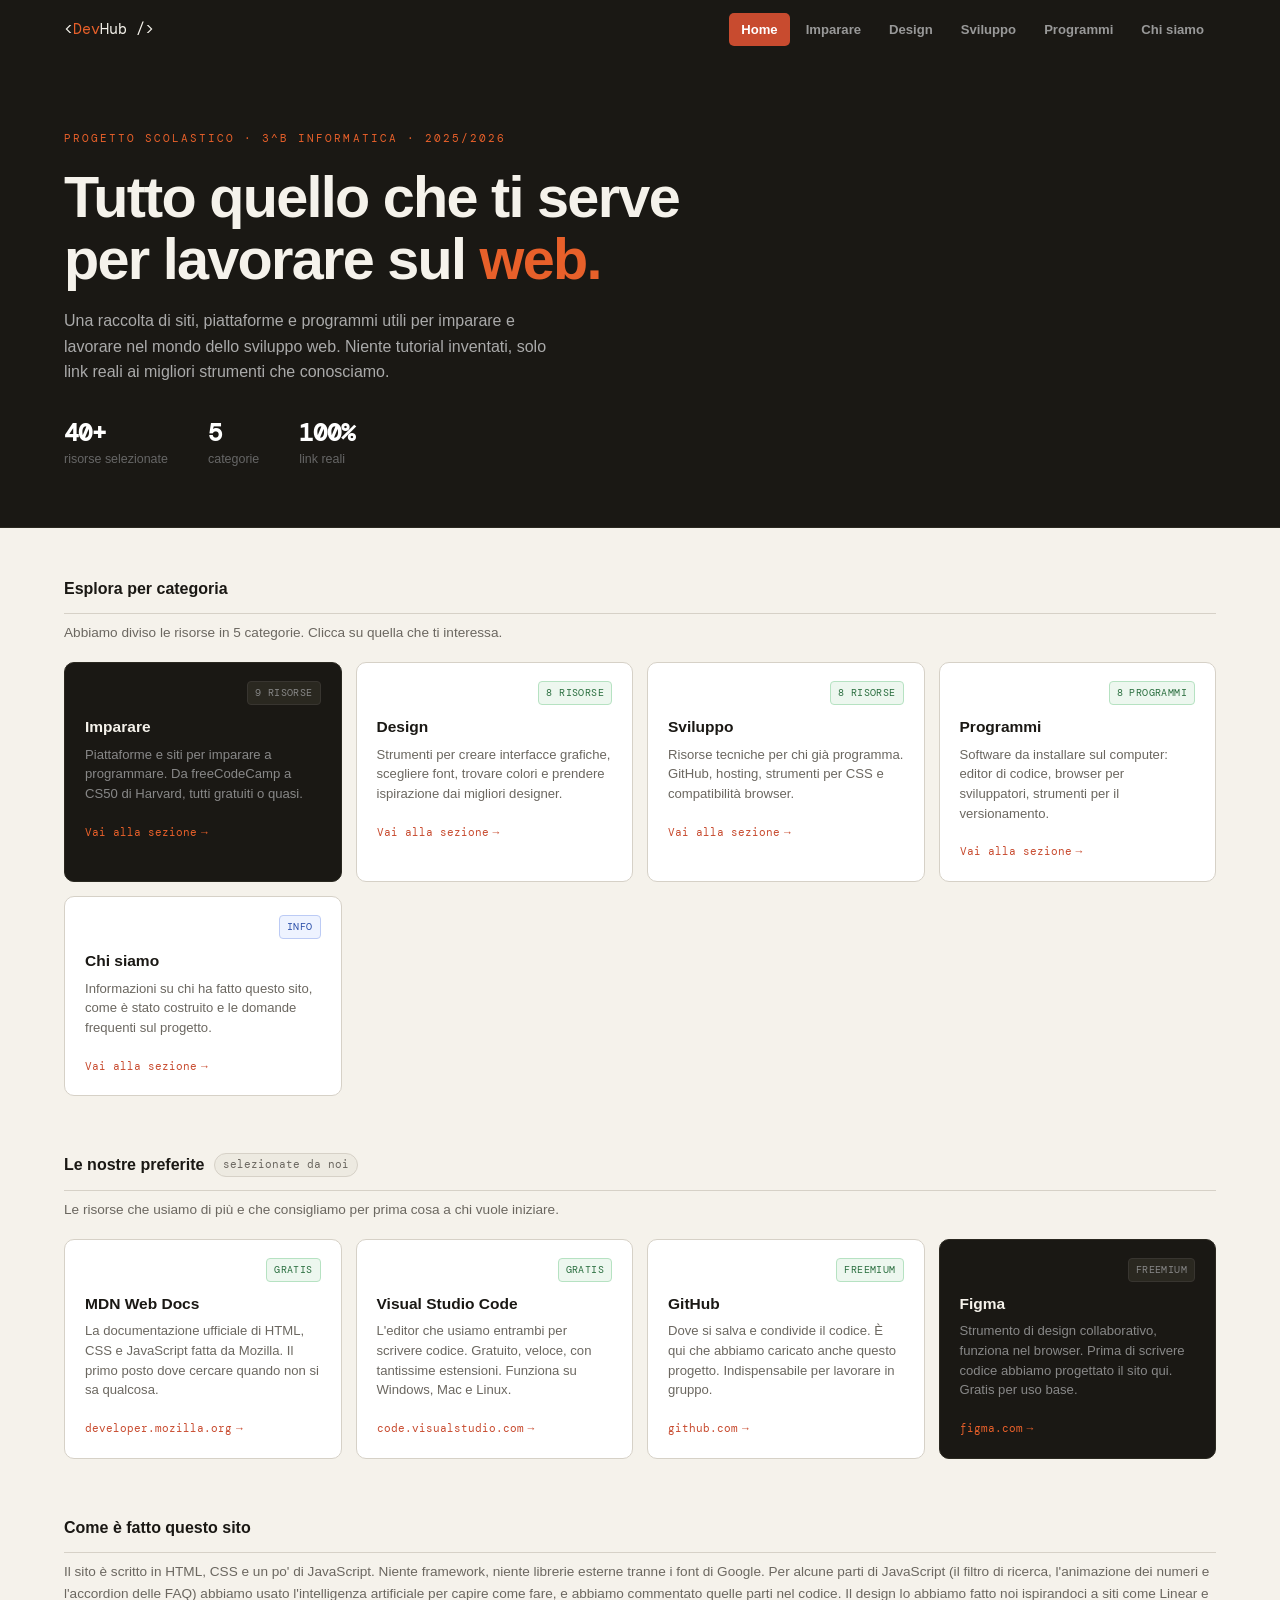
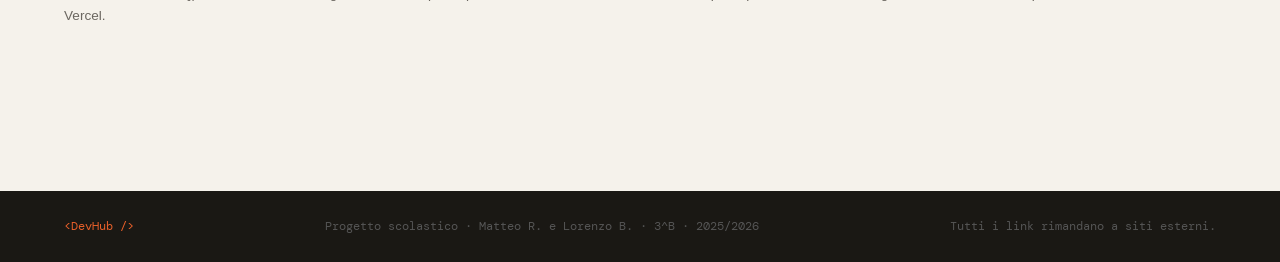
==== commit f43d069a: "Piccoli miglioramenti" ====
--- a/index.html
+++ b/index.html
@@ -1,193 +1,185 @@
 <!DOCTYPE html>
 <html lang="it">
 <head>
-  <meta charset="UTF-8">
-  <meta name="viewport" content="width=device-width, initial-scale=1.0">
-  <title>DevHub – Risorse per il Web</title>
-  <link rel="stylesheet" href="style.css">
+ <meta charset="UTF-8">
+ <meta name="viewport" content="width=device-width, initial-scale=1.0">
+ <title>DevHub – Risorse per il Web</title>
+ <link rel="stylesheet" href="style.css">
 </head>
 <body>
 
 <!-- ====================================================
-     NAVBAR
-     position sticky la fa rimanere in cima anche scrollando
-     ==================================================== -->
+ NAVBAR
+ position sticky la fa rimanere in cima anche scrollando
+ ==================================================== -->
 <nav>
-  <a href="index.html" class="brand">&lt;<span>Dev</span>Hub /&gt;</a>
-
-  <!-- menu hamburger visibile solo su mobile (CSS lo nasconde su desktop) -->
-  <div class="hamburger" id="hamburger" aria-label="Apri menu">
-    <span></span>
-    <span></span>
-    <span></span>
-  </div>
-
-  <div class="nav-links">
-    <a href="index.html" class="attiva">Home</a>
-    <a href="imparare.html">Imparare</a>
-    <a href="design.html">Design</a>
-    <a href="sviluppo.html">Sviluppo</a>
-    <a href="programmi.html">Programmi</a>
-    <a href="contatti.html">Chi siamo</a>
-  </div>
+ <a href="index.html" class="brand">&lt;<span>Dev</span>Hub /&gt;</a>
+ <div class="nav-links">
+ <a href="index.html" class="attiva">Home</a>
+ <a href="imparare.html">Imparare</a>
+ <a href="design.html">Design</a>
+ <a href="sviluppo.html">Sviluppo</a>
+ <a href="programmi.html">Programmi</a>
+ <a href="contatti.html">Chi siamo</a>
+ </div>
 </nav>
 
 
 <!-- ====================================================
-     HERO - la sezione grande della homepage
-     ==================================================== -->
+ HERO - la sezione grande della homepage
+ ==================================================== -->
 <div class="hero" id="home">
-  <div class="eyebrow">Progetto scolastico · 3^B Informatica · 2025/2026</div>
-  <h1>Tutto quello che ti serve<br>per lavorare sul <em>web.</em></h1>
-  <p>
-    Una raccolta di siti, piattaforme e programmi utili per imparare
-    e lavorare nel mondo dello sviluppo web. Niente tutorial inventati,
-    solo link reali ai migliori strumenti che conosciamo.
-  </p>
+ <div class="eyebrow">Progetto scolastico · 3^B Informatica · 2025/2026</div>
+ <h1>Tutto quello che ti serve<br>per lavorare sul <em>web.</em></h1>
+ <p>
+ Una raccolta di siti, piattaforme e programmi utili per imparare
+ e lavorare nel mondo dello sviluppo web. Niente tutorial inventati,
+ solo link reali ai migliori strumenti che conosciamo.
+ </p>
 
-  <!-- statistiche animate via JavaScript (vedi script.js sezione contatore) -->
-  <div class="stats">
-    <div class="stat"><b>40+</b><small>risorse selezionate</small></div>
-    <div class="stat"><b>5</b><small>categorie</small></div>
-    <div class="stat"><b>100%</b><small>link reali</small></div>
-  </div>
+ <!-- statistiche animate via JavaScript (vedi script.js sezione contatore) -->
+ <div class="stats">
+ <div class="stat"><b>40+</b><small>risorse selezionate</small></div>
+ <div class="stat"><b>5</b><small>categorie</small></div>
+ <div class="stat"><b>100%</b><small>link reali</small></div>
+ </div>
 </div>
 
 
 <!-- ====================================================
-     CONTENUTO PRINCIPALE
-     ==================================================== -->
+ CONTENUTO PRINCIPALE
+ ==================================================== -->
 <div class="main">
 
-  <!-- ─────────── ANTEPRIMA SEZIONI ─────────── -->
-  <div class="sezione">
-    <div class="sezione-head">
-      <h2>🗂️ Esplora per categoria</h2>
-    </div>
-    <p class="sezione-desc">Abbiamo diviso le risorse in 5 categorie. Clicca su quella che ti interessa.</p>
+ <!-- ANTEPRIMA SEZIONI -->
+ <div class="sezione">
+ <div class="sezione-head">
+ <h2> Esplora per categoria</h2>
+ </div>
+ <p class="sezione-desc">Abbiamo diviso le risorse in 5 categorie. Clicca su quella che ti interessa.</p>
 
-    <!-- griglia delle 5 pagine del sito -->
-    <div class="griglia">
+ <!-- griglia delle 5 pagine del sito -->
+ <div class="griglia">
 
-      <a class="card card-dark" href="imparare.html">
-        <div class="card-top">
-          <div class="card-icon">📚</div>
-          <span class="badge free">9 risorse</span>
-        </div>
-        <h3>Imparare</h3>
-        <p>Piattaforme e siti per imparare a programmare. Da freeCodeCamp a CS50 di Harvard, tutti gratuiti o quasi.</p>
-        <span class="card-link">Vai alla sezione</span>
-      </a>
+ <a class="card card-dark" href="imparare.html">
+ <div class="card-top">
+ <div class="card-icon"></div>
+ <span class="badge free">9 risorse</span>
+ </div>
+ <h3>Imparare</h3>
+ <p>Piattaforme e siti per imparare a programmare. Da freeCodeCamp a CS50 di Harvard, tutti gratuiti o quasi.</p>
+ <span class="card-link">Vai alla sezione</span>
+ </a>
 
-      <a class="card" href="design.html">
-        <div class="card-top">
-          <div class="card-icon">🎨</div>
-          <span class="badge free">8 risorse</span>
-        </div>
-        <h3>Design</h3>
-        <p>Strumenti per creare interfacce grafiche, scegliere font, trovare colori e prendere ispirazione dai migliori designer.</p>
-        <span class="card-link">Vai alla sezione</span>
-      </a>
+ <a class="card" href="design.html">
+ <div class="card-top">
+ <div class="card-icon"></div>
+ <span class="badge free">8 risorse</span>
+ </div>
+ <h3>Design</h3>
+ <p>Strumenti per creare interfacce grafiche, scegliere font, trovare colori e prendere ispirazione dai migliori designer.</p>
+ <span class="card-link">Vai alla sezione</span>
+ </a>
 
-      <a class="card" href="sviluppo.html">
-        <div class="card-top">
-          <div class="card-icon">⚙️</div>
-          <span class="badge free">8 risorse</span>
-        </div>
-        <h3>Sviluppo</h3>
-        <p>Risorse tecniche per chi già programma. GitHub, hosting, strumenti per CSS e compatibilità browser.</p>
-        <span class="card-link">Vai alla sezione</span>
-      </a>
+ <a class="card" href="sviluppo.html">
+ <div class="card-top">
+ <div class="card-icon"></div>
+ <span class="badge free">8 risorse</span>
+ </div>
+ <h3>Sviluppo</h3>
+ <p>Risorse tecniche per chi già programma. GitHub, hosting, strumenti per CSS e compatibilità browser.</p>
+ <span class="card-link">Vai alla sezione</span>
+ </a>
 
-      <a class="card" href="programmi.html">
-        <div class="card-top">
-          <div class="card-icon">💻</div>
-          <span class="badge free">8 programmi</span>
-        </div>
-        <h3>Programmi</h3>
-        <p>Software da installare sul computer: editor di codice, browser per sviluppatori, strumenti per il versionamento.</p>
-        <span class="card-link">Vai alla sezione</span>
-      </a>
+ <a class="card" href="programmi.html">
+ <div class="card-top">
+ <div class="card-icon"></div>
+ <span class="badge free">8 programmi</span>
+ </div>
+ <h3>Programmi</h3>
+ <p>Software da installare sul computer: editor di codice, browser per sviluppatori, strumenti per il versionamento.</p>
+ <span class="card-link">Vai alla sezione</span>
+ </a>
 
-      <a class="card" href="contatti.html">
-        <div class="card-top">
-          <div class="card-icon">👥</div>
-          <span class="badge open">Info</span>
-        </div>
-        <h3>Chi siamo</h3>
-        <p>Informazioni su chi ha fatto questo sito, come è stato costruito e le domande frequenti sul progetto.</p>
-        <span class="card-link">Vai alla sezione</span>
-      </a>
+ <a class="card" href="contatti.html">
+ <div class="card-top">
+ <div class="card-icon"></div>
+ <span class="badge open">Info</span>
+ </div>
+ <h3>Chi siamo</h3>
+ <p>Informazioni su chi ha fatto questo sito, come è stato costruito e le domande frequenti sul progetto.</p>
+ <span class="card-link">Vai alla sezione</span>
+ </a>
 
-    </div>
-  </div><!-- /sezione categorie -->
+ </div>
+ </div><!-- /sezione categorie -->
 
 
-  <!-- ─────────── RISORSE IN EVIDENZA ─────────── -->
-  <div class="sezione">
-    <div class="sezione-head">
-      <h2>⭐ Le nostre preferite</h2>
-      <span class="count">selezionate da noi</span>
-    </div>
-    <p class="sezione-desc">Le risorse che usiamo di più e che consigliamo per prima cosa a chi vuole iniziare.</p>
+ <!-- RISORSE IN EVIDENZA -->
+ <div class="sezione">
+ <div class="sezione-head">
+ <h2> Le nostre preferite</h2>
+ <span class="count">selezionate da noi</span>
+ </div>
+ <p class="sezione-desc">Le risorse che usiamo di più e che consigliamo per prima cosa a chi vuole iniziare.</p>
 
-    <div class="griglia">
+ <div class="griglia">
 
-      <a class="card" href="https://developer.mozilla.org" target="_blank" rel="noopener">
-        <div class="card-top"><div class="card-icon">🦊</div><span class="badge free">Gratis</span></div>
-        <h3>MDN Web Docs</h3>
-        <p>La documentazione ufficiale di HTML, CSS e JavaScript fatta da Mozilla. Il primo posto dove cercare quando non si sa qualcosa.</p>
-        <span class="card-link">developer.mozilla.org</span>
-      </a>
+ <a class="card" href="https://developer.mozilla.org" target="_blank" rel="noopener">
+ <div class="card-top"><div class="card-icon"></div><span class="badge free">Gratis</span></div>
+ <h3>MDN Web Docs</h3>
+ <p>La documentazione ufficiale di HTML, CSS e JavaScript fatta da Mozilla. Il primo posto dove cercare quando non si sa qualcosa.</p>
+ <span class="card-link">developer.mozilla.org</span>
+ </a>
 
-      <a class="card" href="https://code.visualstudio.com" target="_blank" rel="noopener">
-        <div class="card-top"><div class="card-icon">🔵</div><span class="badge free">Gratis</span></div>
-        <h3>Visual Studio Code</h3>
-        <p>L'editor che usiamo entrambi per scrivere codice. Gratuito, veloce, con tantissime estensioni. Funziona su Windows, Mac e Linux.</p>
-        <span class="card-link">code.visualstudio.com</span>
-      </a>
+ <a class="card" href="https://code.visualstudio.com" target="_blank" rel="noopener">
+ <div class="card-top"><div class="card-icon"></div><span class="badge free">Gratis</span></div>
+ <h3>Visual Studio Code</h3>
+ <p>L'editor che usiamo entrambi per scrivere codice. Gratuito, veloce, con tantissime estensioni. Funziona su Windows, Mac e Linux.</p>
+ <span class="card-link">code.visualstudio.com</span>
+ </a>
 
-      <a class="card" href="https://github.com" target="_blank" rel="noopener">
-        <div class="card-top"><div class="card-icon">🐙</div><span class="badge free">Freemium</span></div>
-        <h3>GitHub</h3>
-        <p>Dove si salva e condivide il codice. È qui che abbiamo caricato anche questo progetto. Indispensabile per lavorare in gruppo.</p>
-        <span class="card-link">github.com</span>
-      </a>
+ <a class="card" href="https://github.com" target="_blank" rel="noopener">
+ <div class="card-top"><div class="card-icon"></div><span class="badge free">Freemium</span></div>
+ <h3>GitHub</h3>
+ <p>Dove si salva e condivide il codice. È qui che abbiamo caricato anche questo progetto. Indispensabile per lavorare in gruppo.</p>
+ <span class="card-link">github.com</span>
+ </a>
 
-      <a class="card card-dark" href="https://www.figma.com" target="_blank" rel="noopener">
-        <div class="card-top"><div class="card-icon">🖼️</div><span class="badge free">Freemium</span></div>
-        <h3>Figma</h3>
-        <p>Strumento di design collaborativo, funziona nel browser. Prima di scrivere codice abbiamo progettato il sito qui. Gratis per uso base.</p>
-        <span class="card-link">figma.com</span>
-      </a>
+ <a class="card card-dark" href="https://www.figma.com" target="_blank" rel="noopener">
+ <div class="card-top"><div class="card-icon"></div><span class="badge free">Freemium</span></div>
+ <h3>Figma</h3>
+ <p>Strumento di design collaborativo, funziona nel browser. Prima di scrivere codice abbiamo progettato il sito qui. Gratis per uso base.</p>
+ <span class="card-link">figma.com</span>
+ </a>
 
-    </div>
-  </div><!-- /risorse in evidenza -->
+ </div>
+ </div><!-- /risorse in evidenza -->
 
 
-  <!-- ─────────── COME ABBIAMO FATTO QUESTO SITO ─────────── -->
-  <div class="sezione">
-    <div class="sezione-head">
-      <h2>🛠️ Come è fatto questo sito</h2>
-    </div>
-    <p class="sezione-desc">
-      Il sito è scritto in HTML, CSS e un po' di JavaScript. Niente framework, niente librerie esterne tranne i font di Google.
-      Per alcune parti di JavaScript (il filtro di ricerca, l'animazione dei numeri e l'accordion delle FAQ) abbiamo usato
-      l'intelligenza artificiale per capire come fare, e abbiamo commentato quelle parti nel codice.
-      Il design lo abbiamo fatto noi ispirandoci a siti come Linear e Vercel.
-    </p>
-  </div>
+ <!-- COME ABBIAMO FATTO QUESTO SITO -->
+ <div class="sezione">
+ <div class="sezione-head">
+ <h2> Come è fatto questo sito</h2>
+ </div>
+ <p class="sezione-desc">
+ Il sito è scritto in HTML, CSS e un po' di JavaScript. Niente framework, niente librerie esterne tranne i font di Google.
+ Per alcune parti di JavaScript (il filtro di ricerca, l'animazione dei numeri e l'accordion delle FAQ) abbiamo usato
+ l'intelligenza artificiale per capire come fare, e abbiamo commentato quelle parti nel codice.
+ Il design lo abbiamo fatto noi ispirandoci a siti come Linear e Vercel.
+ </p>
+ </div>
 
 </div><!-- /main -->
 
 
 <!-- ====================================================
-     FOOTER
-     ==================================================== -->
+ FOOTER
+ ==================================================== -->
 <footer>
-  <span class="brand-footer">&lt;DevHub /&gt;</span>
-  <span>Progetto scolastico · Matteo R. e Lorenzo B. · 3^B · 2025/2026</span>
-  <span>Tutti i link rimandano a siti esterni.</span>
+ <span class="brand-footer">&lt;DevHub /&gt;</span>
+ <span>Progetto scolastico · Matteo R. e Lorenzo B. · 3^B · 2025/2026</span>
+ <span>Tutti i link rimandano a siti esterni.</span>
 </footer>
 
 <!-- bottone torna su, gestito da script.js -->
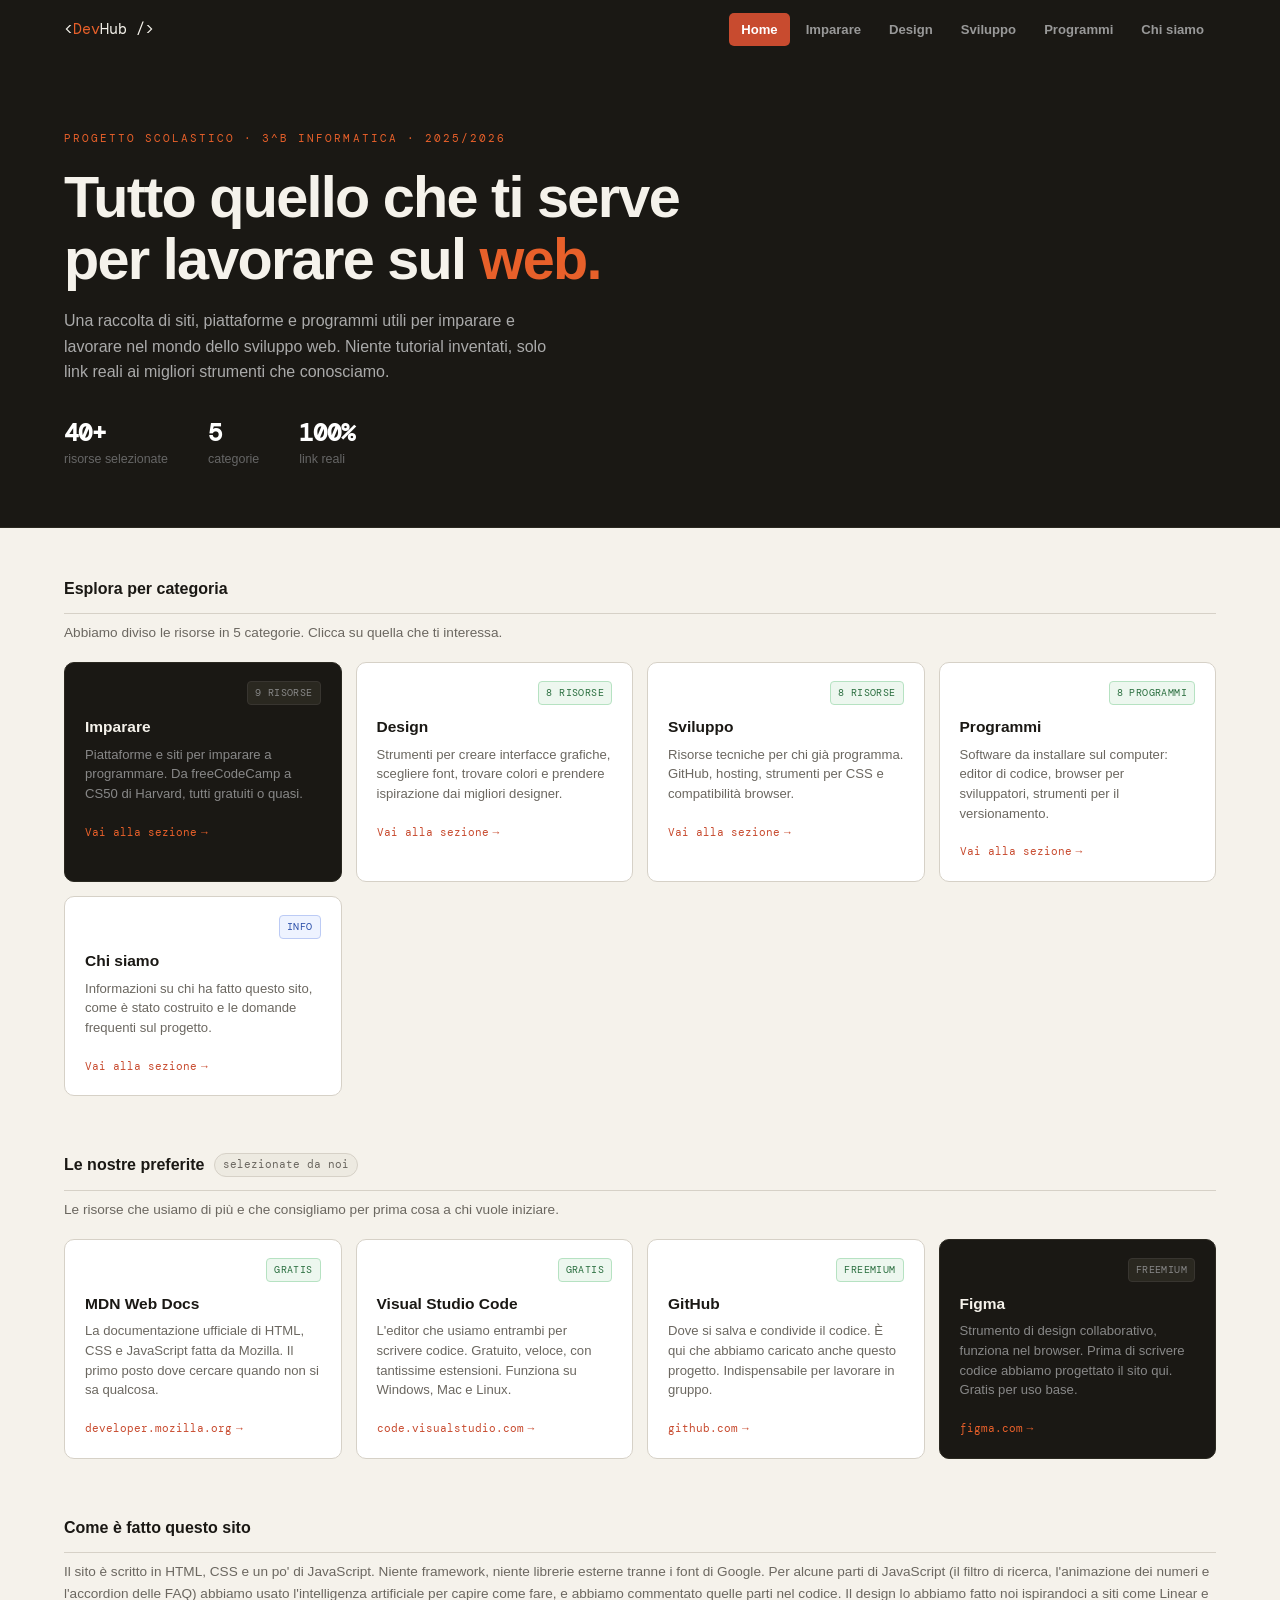
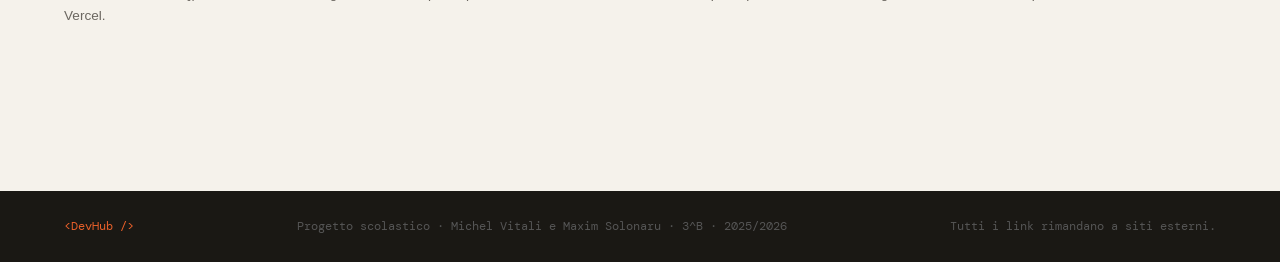
==== commit 60c9cd08: "Update index.html" ====
--- a/index.html
+++ b/index.html
@@ -1,190 +1,210 @@
 <!DOCTYPE html>
 <html lang="it">
+
 <head>
- <meta charset="UTF-8">
- <meta name="viewport" content="width=device-width, initial-scale=1.0">
- <title>DevHub – Risorse per il Web</title>
- <link rel="stylesheet" href="style.css">
+  <meta charset="UTF-8">
+  <meta name="viewport" content="width=device-width, initial-scale=1.0">
+  <title>DevHub – Risorse per il Web</title>
+  <link rel="stylesheet" href="style.css">
 </head>
+
 <body>
 
-<!-- ====================================================
+  <!-- ====================================================
  NAVBAR
  position sticky la fa rimanere in cima anche scrollando
  ==================================================== -->
-<nav>
- <a href="index.html" class="brand">&lt;<span>Dev</span>Hub /&gt;</a>
- <div class="nav-links">
- <a href="index.html" class="attiva">Home</a>
- <a href="imparare.html">Imparare</a>
- <a href="design.html">Design</a>
- <a href="sviluppo.html">Sviluppo</a>
- <a href="programmi.html">Programmi</a>
- <a href="contatti.html">Chi siamo</a>
- </div>
-</nav>
-
-
-<!-- ====================================================
+  <nav>
+    <a href="index.html" class="brand">&lt;<span>Dev</span>Hub /&gt;</a>
+    <div class="nav-links">
+      <a href="index.html" class="attiva">Home</a>
+      <a href="imparare.html">Imparare</a>
+      <a href="design.html">Design</a>
+      <a href="sviluppo.html">Sviluppo</a>
+      <a href="programmi.html">Programmi</a>
+      <a href="contatti.html">Chi siamo</a>
+    </div>
+  </nav>
+
+
+  <!-- ====================================================
  HERO - la sezione grande della homepage
  ==================================================== -->
-<div class="hero" id="home">
- <div class="eyebrow">Progetto scolastico · 3^B Informatica · 2025/2026</div>
- <h1>Tutto quello che ti serve<br>per lavorare sul <em>web.</em></h1>
- <p>
- Una raccolta di siti, piattaforme e programmi utili per imparare
- e lavorare nel mondo dello sviluppo web. Niente tutorial inventati,
- solo link reali ai migliori strumenti che conosciamo.
- </p>
-
- <!-- statistiche animate via JavaScript (vedi script.js sezione contatore) -->
- <div class="stats">
- <div class="stat"><b>40+</b><small>risorse selezionate</small></div>
- <div class="stat"><b>5</b><small>categorie</small></div>
- <div class="stat"><b>100%</b><small>link reali</small></div>
- </div>
-</div>
-
-
-<!-- ====================================================
+  <div class="hero" id="home">
+    <div class="eyebrow">Progetto scolastico · 3^B Informatica · 2025/2026</div>
+    <h1>Tutto quello che ti serve<br>per lavorare sul <em>web.</em></h1>
+    <p>
+      Una raccolta di siti, piattaforme e programmi utili per imparare
+      e lavorare nel mondo dello sviluppo web. Niente tutorial inventati,
+      solo link reali ai migliori strumenti che conosciamo.
+    </p>
+
+    <!-- statistiche animate via JavaScript (vedi script.js sezione contatore) -->
+    <div class="stats">
+      <div class="stat"><b>40+</b><small>risorse selezionate</small></div>
+      <div class="stat"><b>5</b><small>categorie</small></div>
+      <div class="stat"><b>100%</b><small>link reali</small></div>
+    </div>
+  </div>
+
+
+  <!-- ====================================================
  CONTENUTO PRINCIPALE
  ==================================================== -->
-<div class="main">
-
- <!-- ANTEPRIMA SEZIONI -->
- <div class="sezione">
- <div class="sezione-head">
- <h2> Esplora per categoria</h2>
- </div>
- <p class="sezione-desc">Abbiamo diviso le risorse in 5 categorie. Clicca su quella che ti interessa.</p>
-
- <!-- griglia delle 5 pagine del sito -->
- <div class="griglia">
-
- <a class="card card-dark" href="imparare.html">
- <div class="card-top">
- <div class="card-icon"></div>
- <span class="badge free">9 risorse</span>
- </div>
- <h3>Imparare</h3>
- <p>Piattaforme e siti per imparare a programmare. Da freeCodeCamp a CS50 di Harvard, tutti gratuiti o quasi.</p>
- <span class="card-link">Vai alla sezione</span>
- </a>
-
- <a class="card" href="design.html">
- <div class="card-top">
- <div class="card-icon"></div>
- <span class="badge free">8 risorse</span>
- </div>
- <h3>Design</h3>
- <p>Strumenti per creare interfacce grafiche, scegliere font, trovare colori e prendere ispirazione dai migliori designer.</p>
- <span class="card-link">Vai alla sezione</span>
- </a>
-
- <a class="card" href="sviluppo.html">
- <div class="card-top">
- <div class="card-icon"></div>
- <span class="badge free">8 risorse</span>
- </div>
- <h3>Sviluppo</h3>
- <p>Risorse tecniche per chi già programma. GitHub, hosting, strumenti per CSS e compatibilità browser.</p>
- <span class="card-link">Vai alla sezione</span>
- </a>
-
- <a class="card" href="programmi.html">
- <div class="card-top">
- <div class="card-icon"></div>
- <span class="badge free">8 programmi</span>
- </div>
- <h3>Programmi</h3>
- <p>Software da installare sul computer: editor di codice, browser per sviluppatori, strumenti per il versionamento.</p>
- <span class="card-link">Vai alla sezione</span>
- </a>
-
- <a class="card" href="contatti.html">
- <div class="card-top">
- <div class="card-icon"></div>
- <span class="badge open">Info</span>
- </div>
- <h3>Chi siamo</h3>
- <p>Informazioni su chi ha fatto questo sito, come è stato costruito e le domande frequenti sul progetto.</p>
- <span class="card-link">Vai alla sezione</span>
- </a>
-
- </div>
- </div><!-- /sezione categorie -->
-
-
- <!-- RISORSE IN EVIDENZA -->
- <div class="sezione">
- <div class="sezione-head">
- <h2> Le nostre preferite</h2>
- <span class="count">selezionate da noi</span>
- </div>
- <p class="sezione-desc">Le risorse che usiamo di più e che consigliamo per prima cosa a chi vuole iniziare.</p>
-
- <div class="griglia">
-
- <a class="card" href="https://developer.mozilla.org" target="_blank" rel="noopener">
- <div class="card-top"><div class="card-icon"></div><span class="badge free">Gratis</span></div>
- <h3>MDN Web Docs</h3>
- <p>La documentazione ufficiale di HTML, CSS e JavaScript fatta da Mozilla. Il primo posto dove cercare quando non si sa qualcosa.</p>
- <span class="card-link">developer.mozilla.org</span>
- </a>
-
- <a class="card" href="https://code.visualstudio.com" target="_blank" rel="noopener">
- <div class="card-top"><div class="card-icon"></div><span class="badge free">Gratis</span></div>
- <h3>Visual Studio Code</h3>
- <p>L'editor che usiamo entrambi per scrivere codice. Gratuito, veloce, con tantissime estensioni. Funziona su Windows, Mac e Linux.</p>
- <span class="card-link">code.visualstudio.com</span>
- </a>
-
- <a class="card" href="https://github.com" target="_blank" rel="noopener">
- <div class="card-top"><div class="card-icon"></div><span class="badge free">Freemium</span></div>
- <h3>GitHub</h3>
- <p>Dove si salva e condivide il codice. È qui che abbiamo caricato anche questo progetto. Indispensabile per lavorare in gruppo.</p>
- <span class="card-link">github.com</span>
- </a>
-
- <a class="card card-dark" href="https://www.figma.com" target="_blank" rel="noopener">
- <div class="card-top"><div class="card-icon"></div><span class="badge free">Freemium</span></div>
- <h3>Figma</h3>
- <p>Strumento di design collaborativo, funziona nel browser. Prima di scrivere codice abbiamo progettato il sito qui. Gratis per uso base.</p>
- <span class="card-link">figma.com</span>
- </a>
-
- </div>
- </div><!-- /risorse in evidenza -->
-
-
- <!-- COME ABBIAMO FATTO QUESTO SITO -->
- <div class="sezione">
- <div class="sezione-head">
- <h2> Come è fatto questo sito</h2>
- </div>
- <p class="sezione-desc">
- Il sito è scritto in HTML, CSS e un po' di JavaScript. Niente framework, niente librerie esterne tranne i font di Google.
- Per alcune parti di JavaScript (il filtro di ricerca, l'animazione dei numeri e l'accordion delle FAQ) abbiamo usato
- l'intelligenza artificiale per capire come fare, e abbiamo commentato quelle parti nel codice.
- Il design lo abbiamo fatto noi ispirandoci a siti come Linear e Vercel.
- </p>
- </div>
-
-</div><!-- /main -->
-
-
-<!-- ====================================================
+  <div class="main">
+
+    <!-- ANTEPRIMA SEZIONI -->
+    <div class="sezione">
+      <div class="sezione-head">
+        <h2> Esplora per categoria</h2>
+      </div>
+      <p class="sezione-desc">Abbiamo diviso le risorse in 5 categorie. Clicca su quella che ti interessa.</p>
+
+      <!-- griglia delle 5 pagine del sito -->
+      <div class="griglia">
+
+        <a class="card card-dark" href="imparare.html">
+          <div class="card-top">
+            <div class="card-icon"></div>
+            <span class="badge free">9 risorse</span>
+          </div>
+          <h3>Imparare</h3>
+          <p>Piattaforme e siti per imparare a programmare. Da freeCodeCamp a CS50 di Harvard, tutti gratuiti o quasi.
+          </p>
+          <span class="card-link">Vai alla sezione</span>
+        </a>
+
+        <a class="card" href="design.html">
+          <div class="card-top">
+            <div class="card-icon"></div>
+            <span class="badge free">8 risorse</span>
+          </div>
+          <h3>Design</h3>
+          <p>Strumenti per creare interfacce grafiche, scegliere font, trovare colori e prendere ispirazione dai
+            migliori designer.</p>
+          <span class="card-link">Vai alla sezione</span>
+        </a>
+
+        <a class="card" href="sviluppo.html">
+          <div class="card-top">
+            <div class="card-icon"></div>
+            <span class="badge free">8 risorse</span>
+          </div>
+          <h3>Sviluppo</h3>
+          <p>Risorse tecniche per chi già programma. GitHub, hosting, strumenti per CSS e compatibilità browser.</p>
+          <span class="card-link">Vai alla sezione</span>
+        </a>
+
+        <a class="card" href="programmi.html">
+          <div class="card-top">
+            <div class="card-icon"></div>
+            <span class="badge free">8 programmi</span>
+          </div>
+          <h3>Programmi</h3>
+          <p>Software da installare sul computer: editor di codice, browser per sviluppatori, strumenti per il
+            versionamento.</p>
+          <span class="card-link">Vai alla sezione</span>
+        </a>
+
+        <a class="card" href="contatti.html">
+          <div class="card-top">
+            <div class="card-icon"></div>
+            <span class="badge open">Info</span>
+          </div>
+          <h3>Chi siamo</h3>
+          <p>Informazioni su chi ha fatto questo sito, come è stato costruito e le domande frequenti sul progetto.</p>
+          <span class="card-link">Vai alla sezione</span>
+        </a>
+
+      </div>
+    </div><!-- /sezione categorie -->
+
+
+    <!-- RISORSE IN EVIDENZA -->
+    <div class="sezione">
+      <div class="sezione-head">
+        <h2> Le nostre preferite</h2>
+        <span class="count">selezionate da noi</span>
+      </div>
+      <p class="sezione-desc">Le risorse che usiamo di più e che consigliamo per prima cosa a chi vuole iniziare.</p>
+
+      <div class="griglia">
+
+        <a class="card" href="https://developer.mozilla.org" target="_blank" rel="noopener">
+          <div class="card-top">
+            <div class="card-icon"></div><span class="badge free">Gratis</span>
+          </div>
+          <h3>MDN Web Docs</h3>
+          <p>La documentazione ufficiale di HTML, CSS e JavaScript fatta da Mozilla. Il primo posto dove cercare quando
+            non si sa qualcosa.</p>
+          <span class="card-link">developer.mozilla.org</span>
+        </a>
+
+        <a class="card" href="https://code.visualstudio.com" target="_blank" rel="noopener">
+          <div class="card-top">
+            <div class="card-icon"></div><span class="badge free">Gratis</span>
+          </div>
+          <h3>Visual Studio Code</h3>
+          <p>L'editor che usiamo entrambi per scrivere codice. Gratuito, veloce, con tantissime estensioni. Funziona su
+            Windows, Mac e Linux.</p>
+          <span class="card-link">code.visualstudio.com</span>
+        </a>
+
+        <a class="card" href="https://github.com" target="_blank" rel="noopener">
+          <div class="card-top">
+            <div class="card-icon"></div><span class="badge free">Freemium</span>
+          </div>
+          <h3>GitHub</h3>
+          <p>Dove si salva e condivide il codice. È qui che abbiamo caricato anche questo progetto. Indispensabile per
+            lavorare in gruppo.</p>
+          <span class="card-link">github.com</span>
+        </a>
+
+        <a class="card card-dark" href="https://www.figma.com" target="_blank" rel="noopener">
+          <div class="card-top">
+            <div class="card-icon"></div><span class="badge free">Freemium</span>
+          </div>
+          <h3>Figma</h3>
+          <p>Strumento di design collaborativo, funziona nel browser. Prima di scrivere codice abbiamo progettato il
+            sito qui. Gratis per uso base.</p>
+          <span class="card-link">figma.com</span>
+        </a>
+
+      </div>
+    </div><!-- /risorse in evidenza -->
+
+
+    <!-- COME ABBIAMO FATTO QUESTO SITO -->
+    <div class="sezione">
+      <div class="sezione-head">
+        <h2> Come è fatto questo sito</h2>
+      </div>
+      <p class="sezione-desc">
+        Il sito è scritto in HTML, CSS e un po' di JavaScript. Niente framework, niente librerie esterne tranne i font
+        di Google.
+        Per alcune parti di JavaScript (il filtro di ricerca, l'animazione dei numeri e l'accordion delle FAQ) abbiamo
+        usato
+        l'intelligenza artificiale per capire come fare, e abbiamo commentato quelle parti nel codice.
+        Il design lo abbiamo fatto noi ispirandoci a siti come Linear e Vercel.
+      </p>
+    </div>
+
+  </div><!-- /main -->
+
+
+  <!-- ====================================================
  FOOTER
  ==================================================== -->
-<footer>
- <span class="brand-footer">&lt;DevHub /&gt;</span>
- <span>Progetto scolastico · Matteo R. e Lorenzo B. · 3^B · 2025/2026</span>
- <span>Tutti i link rimandano a siti esterni.</span>
-</footer>
-
-<!-- bottone torna su, gestito da script.js -->
-<button id="torna-su" title="Torna in cima">↑</button>
-
-<script src="script.js"></script>
+  <footer>
+    <span class="brand-footer">&lt;DevHub /&gt;</span>
+    <span>Progetto scolastico · Michel Vitali e Maxim Solonaru · 3^B · 2025/2026</span>
+    <span>Tutti i link rimandano a siti esterni.</span>
+  </footer>
+
+  <!-- bottone torna su, gestito da script.js -->
+  <button id="torna-su" title="Torna in cima">↑</button>
+
+  <script src="script.js"></script>
 </body>
+
 </html>
--- a/style.css
+++ b/style.css
@@ -12,22 +12,34 @@
    si dichiarano nel :root e poi si usano con var(--nome)
    è comoda perché se cambi un colore lo cambi solo qui e si aggiorna dappertutto */
 :root {
-  --bg:     #f5f2eb;   /* sfondo principale (beige chiaro) */
-  --bg2:    #edeae1;   /* sfondo secondario un po' più scuro */
-  --ink:    #1a1814;   /* colore testo principale (quasi nero) */
-  --ink2:   #6b6760;   /* testo secondario (grigio) */
-  --accent: #c84b2f;   /* rosso per gli accenti */
-  --ora:    #e8602a;   /* arancione per highlights */
-  --border: #d6d1c7;   /* colore bordi */
-  --card:   #ffffff;   /* sfondo delle card */
-  --mono:   'DM Mono', monospace;   /* font per codice/label */
-  --sans:   'Cabinet Grotesk', sans-serif;  /* font principale */
+  --bg: #f5f2eb;
+  /* sfondo principale (beige chiaro) */
+  --bg2: #edeae1;
+  /* sfondo secondario un po' più scuro */
+  --ink: #1a1814;
+  /* colore testo principale (quasi nero) */
+  --ink2: #6b6760;
+  /* testo secondario (grigio) */
+  --accent: #c84b2f;
+  /* rosso per gli accenti */
+  --ora: #e8602a;
+  /* arancione per highlights */
+  --border: #d6d1c7;
+  /* colore bordi */
+  --card: #ffffff;
+  /* sfondo delle card */
+  --mono: 'DM Mono', monospace;
+  /* font per codice/label */
+  --sans: 'Cabinet Grotesk', sans-serif;
+  /* font principale */
 }
 
 /* reset base: togliamo margin e padding a tutti gli elementi
    box-sizing: border-box fa sì che il padding non aumenti la larghezza dell'elemento
    questa cosa ci ha fatto impazzire all'inizio perché le div si sovrapponevano */
-*, *::before, *::after {
+*,
+*::before,
+*::after {
   box-sizing: border-box;
   margin: 0;
   padding: 0;
@@ -38,7 +50,8 @@
   background: var(--bg);
   color: var(--ink);
   font-size: 16px;
-  line-height: 1.6;  /* interlinea, 1.6 è considerata ottimale per la leggibilità */
+  line-height: 1.6;
+  /* interlinea, 1.6 è considerata ottimale per la leggibilità */
 }
 
 /* ============================================
@@ -47,27 +60,40 @@
 
 nav {
   background: var(--ink);
-  padding: 0 5%;        /* 5% ai lati così si adatta a qualsiasi schermo */
+  padding: 0 5%;
+  /* 5% ai lati così si adatta a qualsiasi schermo */
   height: 58px;
-  display: flex;          /* flex è la salvezza per allineare le cose */
-  align-items: center;    /* centra verticalmente */
-  justify-content: space-between;  /* mette logo a sinistra e link a destra */
-  position: sticky;  /* rimane in cima mentre si scrolla, lo ha suggerito Matteo */
+  display: flex;
+  /* flex è la salvezza per allineare le cose */
+  align-items: center;
+  /* centra verticalmente */
+  justify-content: space-between;
+  /* mette logo a sinistra e link a destra */
+  position: sticky;
+  /* rimane in cima mentre si scrolla, lo ha suggerito Matteo */
   top: 0;
-  z-index: 99;  /* z-index alto così sta sopra a tutto il resto della pagina */
+  z-index: 99;
+  /* z-index alto così sta sopra a tutto il resto della pagina */
 }
 
 .brand {
   font-family: var(--mono);
   color: var(--bg);
-  text-decoration: none;  /* toglie la sottolineatura del link */
+  text-decoration: none;
+  /* toglie la sottolineatura del link */
   font-size: .95rem;
 }
-.brand span { color: var(--ora); }  /* la parte arancione del logo */
+
+.brand span {
+  color: var(--ora);
+}
+
+/* la parte arancione del logo */
 
 .nav-links {
   display: flex;
-  gap: 4px;  /* spazio tra i link */
+  gap: 4px;
+  /* spazio tra i link */
 }
 
 .nav-links a {
@@ -80,10 +106,12 @@
   /* transition: fa l'animazione quando cambia colore, il numero sono i secondi */
   transition: color .15s, background .15s;
 }
+
 .nav-links a:hover {
   color: #fff;
   background: #2a2820;
 }
+
 /* classe per il link della pagina attiva (aggiunta via JavaScript) */
 .nav-links a.attiva {
   color: #fff;
@@ -99,6 +127,7 @@
   cursor: pointer;
   padding: 4px;
 }
+
 .hamburger span {
   display: block;
   width: 24px;
@@ -124,7 +153,8 @@
 .eyebrow {
   font-family: var(--mono);
   font-size: .7rem;
-  letter-spacing: .18em;   /* spazio tra le lettere */
+  letter-spacing: .18em;
+  /* spazio tra le lettere */
   text-transform: uppercase;
   color: var(--ora);
   margin-bottom: 18px;
@@ -140,7 +170,12 @@
   max-width: 680px;
   margin-bottom: 18px;
 }
-.hero h1 em { font-style: normal; color: var(--ora); }
+
+.hero h1 em {
+  font-style: normal;
+  color: var(--ora);
+}
+
 .hero p {
   color: #aaa;
   max-width: 500px;
@@ -149,15 +184,25 @@
 }
 
 /* le statistiche in basso nell'hero */
-.stats { display: flex; gap: 40px; flex-wrap: wrap; }
+.stats {
+  display: flex;
+  gap: 40px;
+  flex-wrap: wrap;
+}
+
 .stat b {
   font-family: var(--mono);
   font-size: 1.5rem;
   color: #fff;
-  display: block;  /* block per farlo andare a capo rispetto alla small */
+  display: block;
+  /* block per farlo andare a capo rispetto alla small */
   line-height: 1;
 }
-.stat small { font-size: .78rem; color: #666; }
+
+.stat small {
+  font-size: .78rem;
+  color: #666;
+}
 
 
 /* ============================================
@@ -170,14 +215,22 @@
   padding: 44px 5% 32px;
   border-bottom: 1px solid #2a2820;
 }
-.page-title .eyebrow { margin-bottom: 10px; }
+
+.page-title .eyebrow {
+  margin-bottom: 10px;
+}
+
 .page-title h1 {
   font-size: 1.9rem;
   font-weight: 800;
   letter-spacing: -.02em;
   margin-bottom: 6px;
 }
-.page-title p { color: #888; font-size: .92rem; }
+
+.page-title p {
+  color: #888;
+  font-size: .92rem;
+}
 
 
 /* ============================================
@@ -187,7 +240,8 @@
 .main {
   padding: 48px 5%;
   max-width: 1280px;
-  margin: 0 auto;  /* auto ai lati centra il blocco orizzontalmente */
+  margin: 0 auto;
+  /* auto ai lati centra il blocco orizzontalmente */
 }
 
 
@@ -195,7 +249,9 @@
    SEZIONI
    ============================================ */
 
-.sezione { margin-bottom: 56px; }
+.sezione {
+  margin-bottom: 56px;
+}
 
 .sezione-head {
   display: flex;
@@ -205,7 +261,11 @@
   padding-bottom: 12px;
   margin-bottom: 8px;
 }
-.sezione-head h2 { font-size: 1rem; font-weight: 700; }
+
+.sezione-head h2 {
+  font-size: 1rem;
+  font-weight: 700;
+}
 
 /* il pallino con il numero di risorse */
 .count {
@@ -215,7 +275,8 @@
   border: 1px solid var(--border);
   color: var(--ink2);
   padding: 2px 8px;
-  border-radius: 20px;  /* border-radius alto lo rende una pillola */
+  border-radius: 20px;
+  /* border-radius alto lo rende una pillola */
 }
 
 .sezione-desc {
@@ -248,15 +309,19 @@
   border: 1px solid var(--border);
   border-radius: 10px;
   padding: 18px 20px;
-  display: block;       /* display block per occupare tutta la cella della griglia */
+  display: block;
+  /* display block per occupare tutta la cella della griglia */
   text-decoration: none;
   color: var(--ink);
   transition: border-color .18s, box-shadow .18s, transform .15s;
 }
+
 .card:hover {
   border-color: var(--accent);
-  box-shadow: 0 4px 18px rgba(200,75,47,.12);  /* ombra con un po' di trasparenza */
-  transform: translateY(-2px);  /* si solleva di 2px al passaggio del mouse */
+  box-shadow: 0 4px 18px rgba(200, 75, 47, .12);
+  /* ombra con un po' di trasparenza */
+  transform: translateY(-2px);
+  /* si solleva di 2px al passaggio del mouse */
   text-decoration: none;
   color: var(--ink);
 }
@@ -268,7 +333,9 @@
   margin-bottom: 10px;
 }
 
-.card-icon { font-size: 1.4rem; }
+.card-icon {
+  font-size: 1.4rem;
+}
 
 /* badge = l'etichetta tipo "Gratis", "A pagamento" ecc. */
 .badge {
@@ -282,13 +349,42 @@
   background: var(--bg2);
   color: var(--ink2);
 }
+
 /* varianti colore del badge a seconda del tipo */
-.badge.free  { background: #edf7ef; color: #2a6e3f; border-color: #b6e2c2; }  /* verde */
-.badge.paid  { background: #fff4ec; color: #b04a00; border-color: #f5c4a0; }  /* arancione */
-.badge.open  { background: #eef3ff; color: #2a4ea8; border-color: #bccbf5; }  /* blu */
-
-.card h3 { font-size: .97rem; font-weight: 700; margin-bottom: 5px; }
-.card p  { font-size: .82rem; color: var(--ink2); margin-bottom: 14px; line-height: 1.5; }
+.badge.free {
+  background: #edf7ef;
+  color: #2a6e3f;
+  border-color: #b6e2c2;
+}
+
+/* verde */
+.badge.paid {
+  background: #fff4ec;
+  color: #b04a00;
+  border-color: #f5c4a0;
+}
+
+/* arancione */
+.badge.open {
+  background: #eef3ff;
+  color: #2a4ea8;
+  border-color: #bccbf5;
+}
+
+/* blu */
+
+.card h3 {
+  font-size: .97rem;
+  font-weight: 700;
+  margin-bottom: 5px;
+}
+
+.card p {
+  font-size: .82rem;
+  color: var(--ink2);
+  margin-bottom: 14px;
+  line-height: 1.5;
+}
 
 .card-link {
   font-family: var(--mono);
@@ -298,7 +394,12 @@
   align-items: center;
   gap: 4px;
 }
-.card-link::after { content: '→'; }  /* la freccia dopo il link, aggiunta con CSS puro */
+
+.card-link::after {
+  content: '→';
+}
+
+/* la freccia dopo il link, aggiunta con CSS puro */
 
 /* versione scura della card (per le risorse in evidenza) */
 .card-dark {
@@ -306,10 +407,25 @@
   border-color: #2a2820;
   color: var(--bg);
 }
-.card-dark:hover { border-color: var(--ora); color: var(--bg); }
-.card-dark p { color: #888; }
-.card-dark .card-link { color: var(--ora); }
-.card-dark .badge { background: #2a2820; color: #888; border-color: #383530; }
+
+.card-dark:hover {
+  border-color: var(--ora);
+  color: var(--bg);
+}
+
+.card-dark p {
+  color: #888;
+}
+
+.card-dark .card-link {
+  color: var(--ora);
+}
+
+.card-dark .badge {
+  background: #2a2820;
+  color: #888;
+  border-color: #383530;
+}
 
 
 /* ============================================
@@ -319,6 +435,7 @@
 .search-box {
   margin-bottom: 28px;
 }
+
 .search-box input {
   width: 100%;
   max-width: 440px;
@@ -332,14 +449,20 @@
   outline: none;
   transition: border-color .2s;
 }
+
 .search-box input:focus {
-  border-color: var(--accent);  /* bordo rosso quando si clicca sull'input */
-}
-.search-box input::placeholder { color: #aaa; }
+  border-color: var(--accent);
+  /* bordo rosso quando si clicca sull'input */
+}
+
+.search-box input::placeholder {
+  color: #aaa;
+}
 
 /* messaggio che appare se la ricerca non trova nulla */
 .nessun-risultato {
-  display: none;  /* nascosto di default, JS lo mostra se serve */
+  display: none;
+  /* nascosto di default, JS lo mostra se serve */
   color: var(--ink2);
   font-size: .9rem;
   padding: 20px 0;
@@ -352,7 +475,8 @@
    ============================================ */
 
 #torna-su {
-  display: none;   /* nascosto, JS lo fa apparire dopo un po' di scroll */
+  display: none;
+  /* nascosto, JS lo fa apparire dopo un po' di scroll */
   position: fixed;
   bottom: 28px;
   right: 28px;
@@ -361,13 +485,15 @@
   border: none;
   width: 42px;
   height: 42px;
-  border-radius: 50%;   /* cerchio perfetto */
+  border-radius: 50%;
+  /* cerchio perfetto */
   font-size: 1.1rem;
   cursor: pointer;
   z-index: 100;
-  box-shadow: 0 4px 14px rgba(0,0,0,.2);
+  box-shadow: 0 4px 14px rgba(0, 0, 0, .2);
   transition: background .2s, transform .2s;
 }
+
 #torna-su:hover {
   background: var(--ora);
   transform: translateY(-3px);
@@ -444,14 +570,17 @@
    DOMANDE FREQUENTI (FAQ) - pagina contatti
    ============================================ */
 
-.faq-lista { margin-top: 20px; }
+.faq-lista {
+  margin-top: 20px;
+}
 
 .faq-item {
   border: 1px solid var(--border);
   border-radius: 8px;
   margin-bottom: 10px;
   background: var(--card);
-  overflow: hidden;  /* nasconde il contenuto che sporge fuori */
+  overflow: hidden;
+  /* nasconde il contenuto che sporge fuori */
 }
 
 /* questa parte è quella su cui si clicca */
@@ -463,7 +592,8 @@
   display: flex;
   justify-content: space-between;
   align-items: center;
-  user-select: none;  /* non permette di selezionare il testo per sbaglio */
+  user-select: none;
+  /* non permette di selezionare il testo per sbaglio */
 }
 
 .faq-domanda::after {
@@ -479,14 +609,17 @@
 }
 
 .faq-risposta {
-  display: none;   /* nascosta di default, JS la mostra */
+  display: none;
+  /* nascosta di default, JS la mostra */
   padding: 0 20px 16px;
   font-size: .85rem;
   color: var(--ink2);
   line-height: 1.6;
 }
 
-.faq-item.aperta .faq-risposta { display: block; }
+.faq-item.aperta .faq-risposta {
+  display: block;
+}
 
 
 /* ============================================
@@ -516,9 +649,19 @@
   flex-wrap: wrap;
   gap: 10px;
 }
-footer .brand-footer { color: var(--ora); }
-footer a { color: #555; text-decoration: none; }
-footer a:hover { color: #888; }
+
+footer .brand-footer {
+  color: var(--ora);
+}
+
+footer a {
+  color: #555;
+  text-decoration: none;
+}
+
+footer a:hover {
+  color: #888;
+}
 
 
 /* ============================================
@@ -527,6 +670,7 @@
    ============================================ */
 
 @media (max-width: 640px) {
+
   /* navbar: nasconde i link e mostra l'hamburger */
   .nav-links {
     display: none;
@@ -540,12 +684,31 @@
     gap: 2px;
     border-top: 1px solid #2a2820;
   }
-  .nav-links.aperta { display: flex; }  /* JS aggiunge questa classe */
-  .hamburger { display: flex; }
-
-  .stats { gap: 24px; }
-  .griglia { grid-template-columns: 1fr; }  /* una colonna sola su mobile */
-  .chi-siamo-grid { grid-template-columns: 1fr; }
-
-  footer { flex-direction: column; text-align: center; }
-}
+
+  .nav-links.aperta {
+    display: flex;
+  }
+
+  /* JS aggiunge questa classe */
+  .hamburger {
+    display: flex;
+  }
+
+  .stats {
+    gap: 24px;
+  }
+
+  .griglia {
+    grid-template-columns: 1fr;
+  }
+
+  /* una colonna sola su mobile */
+  .chi-siamo-grid {
+    grid-template-columns: 1fr;
+  }
+
+  footer {
+    flex-direction: column;
+    text-align: center;
+  }
+}
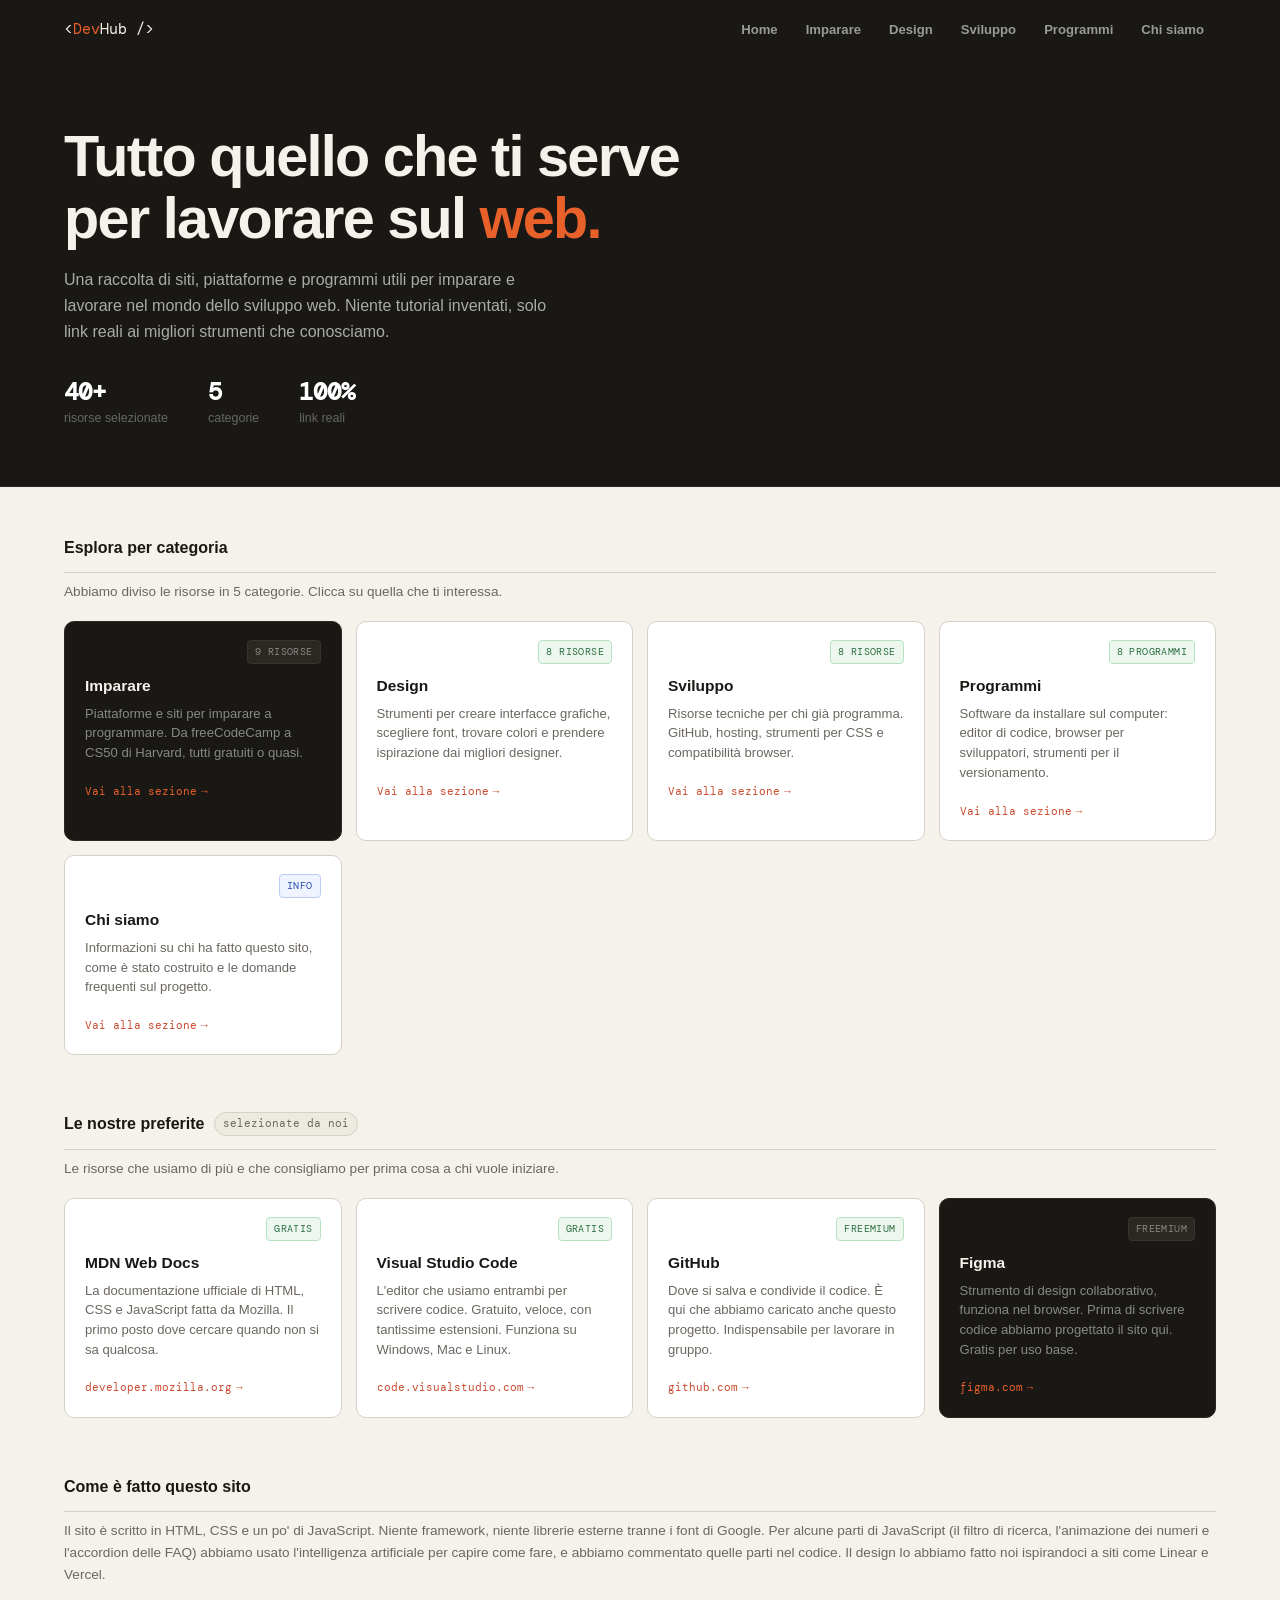
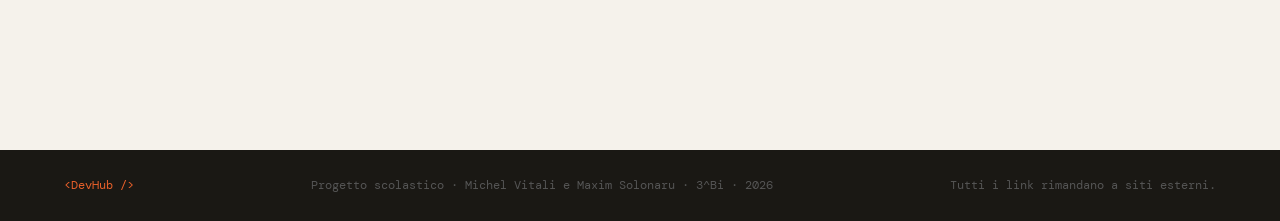
==== commit 3e9ea2a7: "Refactor code structure for improved readability and maintainability" ====
--- a/index.html
+++ b/index.html
@@ -31,7 +31,6 @@
  HERO - la sezione grande della homepage
  ==================================================== -->
   <div class="hero" id="home">
-    <div class="eyebrow">Progetto scolastico · 3^B Informatica · 2025/2026</div>
     <h1>Tutto quello che ti serve<br>per lavorare sul <em>web.</em></h1>
     <p>
       Una raccolta di siti, piattaforme e programmi utili per imparare
@@ -197,7 +196,7 @@
  ==================================================== -->
   <footer>
     <span class="brand-footer">&lt;DevHub /&gt;</span>
-    <span>Progetto scolastico · Michel Vitali e Maxim Solonaru · 3^B · 2025/2026</span>
+    <span>Progetto scolastico · Michel Vitali e Maxim Solonaru · 3^Bi · 2026</span>
     <span>Tutti i link rimandano a siti esterni.</span>
   </footer>
 
--- a/style.css
+++ b/style.css
@@ -1,16 +1,8 @@
-/* =============================================
-   DevHub - Progetto Scolastico
-   Autori: Matteo R. e Lorenzo B.
-   Classe: 3^B Informatica
-   Anno: 2025/2026
-   ============================================= */
-
-/* importiamo i font da google fonts, sono gratis e si mettono prima di tutto */
+/* importiamo i font da google fonts, sono gratis, specifico gratis, a chi NON PIACE GRATIS? */
 @import url('https://fonts.googleapis.com/css2?family=DM+Mono:wght@400;500&family=Cabinet+Grotesk:wght@300;400;500;700;800&display=swap');
 
 /* le variabili CSS -- questa cosa delle variabili l'abbiamo imparata di recente
-   si dichiarano nel :root e poi si usano con var(--nome)
-   è comoda perché se cambi un colore lo cambi solo qui e si aggiorna dappertutto */
+   si dichiarano nel :root e poi si usano con var(--nome) poi vbb dai ci sta */
 :root {
   --bg: #f5f2eb;
   /* sfondo principale (beige chiaro) */
@@ -37,74 +29,63 @@
 /* reset base: togliamo margin e padding a tutti gli elementi
    box-sizing: border-box fa sì che il padding non aumenti la larghezza dell'elemento
    questa cosa ci ha fatto impazzire all'inizio perché le div si sovrapponevano */
-*,
-*::before,
-*::after {
+*{
   box-sizing: border-box;
   margin: 0;
   padding: 0;
 }
 
 body {
-  font-family: var(--sans);
-  background: var(--bg);
+  font-family: var(--sans); 
+  background: var(--bg); 
   color: var(--ink);
   font-size: 16px;
-  line-height: 1.6;
-  /* interlinea, 1.6 è considerata ottimale per la leggibilità */
-}
-
-/* ============================================
-   NAVBAR
-   ============================================ */
+  line-height: 1.6; /* spazio quello verticale, non so come si chiama dai avra capito */
+}
+
+
+
+
+/* === NAVBAR === */
 
 nav {
   background: var(--ink);
-  padding: 0 5%;
-  /* 5% ai lati così si adatta a qualsiasi schermo */
+  padding: 0 5%; /* padding orizzontale del 5% per il meme */
   height: 58px;
-  display: flex;
-  /* flex è la salvezza per allineare le cose */
-  align-items: center;
-  /* centra verticalmente */
-  justify-content: space-between;
-  /* mette logo a sinistra e link a destra */
-  position: sticky;
-  /* rimane in cima mentre si scrolla, lo ha suggerito Matteo */
+  display: flex; /* flex per mettere logo e link sulla stessa riga */
+  align-items: center; 
+  justify-content: space-between; /* mette logo a sinistra e link a destra */
+  position: sticky; /* rimane in cima mentre si scrolla, lo ha suggerito Maxim,a cui a sua volta ha suggerito l'Arci */
   top: 0;
-  z-index: 99;
-  /* z-index alto così sta sopra a tutto il resto della pagina */
+  z-index: 99; /* z-index alto così sta sopra a tutto il resto della pagina */
 }
 
 .brand {
   font-family: var(--mono);
   color: var(--bg);
-  text-decoration: none;
-  /* toglie la sottolineatura del link */
-  font-size: .95rem;
+  text-decoration: none; 
+  font-size: .95rem; /*Consigliata dall'IA */
 }
 
 .brand span {
-  color: var(--ora);
-}
-
-/* la parte arancione del logo */
+  color: var(--ora); /* la parte arancione del logo */
+}
+
+
 
 .nav-links {
   display: flex;
   gap: 4px;
-  /* spazio tra i link */
 }
 
 .nav-links a {
   color: #999;
   text-decoration: none;
-  font-size: .82rem;
+  font-size: .82rem; /*IA*/
   font-weight: 600;
   padding: 6px 12px;
   border-radius: 5px;
-  /* transition: fa l'animazione quando cambia colore, il numero sono i secondi */
-  transition: color .15s, background .15s;
+  transition: color .15s, background .15s; /* IA : transition: fa l'animazione quando cambia colore, il numero sono i secondi */
 }
 
 .nav-links a:hover {
@@ -112,40 +93,13 @@
   background: #2a2820;
 }
 
-/* classe per il link della pagina attiva (aggiunta via JavaScript) */
-.nav-links a.attiva {
-  color: #fff;
-  background: var(--accent);
-}
-
-/* hamburger menu per mobile - aggiunto dopo, ci ha aiutato l'IA perché
-   non sapevamo come farlo sparire/comparire con solo CSS */
-.hamburger {
-  display: none;
-  flex-direction: column;
-  gap: 5px;
-  cursor: pointer;
-  padding: 4px;
-}
-
-.hamburger span {
-  display: block;
-  width: 24px;
-  height: 2px;
-  background: #fff;
-  border-radius: 2px;
-  transition: all .3s;
-}
-
-
-/* ============================================
-   HERO (sezione grande in cima alla homepage)
-   ============================================ */
+
+/* HERO (sezione grande in cima alla homepage) */
 
 .hero {
-  background: var(--ink);
+  background: var(--ink); /* sfondo scuro per far risaltare il testo chiaro */
   color: var(--bg);
-  padding: 72px 5% 56px;
+  padding: 67px 5% 56px; /* padding verticale più grande per dare spazio, 5% orizzontale per il meme */
   border-bottom: 1px solid #2a2820;
 }
 
@@ -154,8 +108,9 @@
   font-family: var(--mono);
   font-size: .7rem;
   letter-spacing: .18em;
-  /* spazio tra le lettere */
-  text-transform: uppercase;
+
+
+  text-transform: uppercase; /* tutto maiuscolo */
   color: var(--ora);
   margin-bottom: 18px;
 }
@@ -205,9 +160,7 @@
 }
 
 
-/* ============================================
-   TITOLO PAGINA (usato nelle pagine interne)
-   ============================================ */
+/* TITOLO PAGINA (usato nelle pagine interne) */
 
 .page-title {
   background: var(--ink);
@@ -233,9 +186,7 @@
 }
 
 
-/* ============================================
-   CONTENUTO PRINCIPALE
-   ============================================ */
+/* CONTENUTO PRINCIPALE */
 
 .main {
   padding: 48px 5%;
@@ -245,9 +196,7 @@
 }
 
 
-/* ============================================
-   SEZIONI
-   ============================================ */
+/* SEZIONI */
 
 .sezione {
   margin-bottom: 56px;
@@ -286,12 +235,7 @@
 }
 
 
-/* ============================================
-   GRIGLIA CARD
-   auto-fill con minmax è una cosa pazzesca: crea automaticamente le colonne
-   in base alla larghezza disponibile, senza bisogno di media query!
-   L'abbiamo trovata su CSS-Tricks, non l'abbiamo capita al 100% ma funziona
-   ============================================ */
+/* GRIGLIA trovata su CSS-Tricks, non l'abbiamo capita ma funziona */
 
 .griglia {
   display: grid;
@@ -300,9 +244,7 @@
 }
 
 
-/* ============================================
-   CARD
-   ============================================ */
+/* CARD */
 
 .card {
   background: var(--card);
@@ -319,17 +261,17 @@
 .card:hover {
   border-color: var(--accent);
   box-shadow: 0 4px 18px rgba(200, 75, 47, .12);
-  /* ombra con un po' di trasparenza */
+  /* ombra con un po' di trasparenza, proprio quella che non spaevo fare nella verifica*/
   transform: translateY(-2px);
-  /* si solleva di 2px al passaggio del mouse */
+  /* si solleva di 2px al passaggio del mouse, no dai sherzo la traduce in Ynglese*/
   text-decoration: none;
   color: var(--ink);
 }
 
 .card-top {
   display: flex;
-  justify-content: space-between;
-  align-items: flex-start;
+  justify-content: space-between; /* mette icona a sinistra e badge a destra */
+  align-items: flex-start; /* allinea in alto l'icona e il badge */
   margin-bottom: 10px;
 }
 
@@ -337,7 +279,7 @@
   font-size: 1.4rem;
 }
 
-/* badge = l'etichetta tipo "Gratis", "A pagamento" ecc. */
+/* badge = l'etichetta */
 .badge {
   font-family: var(--mono);
   font-size: .62rem;
@@ -357,21 +299,18 @@
   border-color: #b6e2c2;
 }
 
-/* verde */
 .badge.paid {
   background: #fff4ec;
   color: #b04a00;
   border-color: #f5c4a0;
 }
 
-/* arancione */
 .badge.open {
   background: #eef3ff;
   color: #2a4ea8;
   border-color: #bccbf5;
 }
 
-/* blu */
 
 .card h3 {
   font-size: .97rem;
@@ -395,13 +334,11 @@
   gap: 4px;
 }
 
-.card-link::after {
-  content: '→';
-}
-
-/* la freccia dopo il link, aggiunta con CSS puro */
-
-/* versione scura della card (per le risorse in evidenza) */
+.card-link::after { /* ::after -> pseudo-elemento che viene dopo il testo del link */
+  content: '→'; /* freccia dopo il link, aggiunta con CSS puro */
+}
+
+/* Top Card */
 .card-dark {
   background: var(--ink);
   border-color: #2a2820;
@@ -428,57 +365,16 @@
 }
 
 
-/* ============================================
-   BARRA DI RICERCA (aggiunta da Lorenzo con aiuto IA)
-   ============================================ */
-
-.search-box {
-  margin-bottom: 28px;
-}
-
-.search-box input {
-  width: 100%;
-  max-width: 440px;
-  padding: 10px 16px;
-  border: 1px solid var(--border);
-  border-radius: 8px;
-  font-family: var(--sans);
-  font-size: .9rem;
-  background: var(--card);
-  color: var(--ink);
-  outline: none;
-  transition: border-color .2s;
-}
-
-.search-box input:focus {
-  border-color: var(--accent);
-  /* bordo rosso quando si clicca sull'input */
-}
-
-.search-box input::placeholder {
-  color: #aaa;
-}
-
-/* messaggio che appare se la ricerca non trova nulla */
-.nessun-risultato {
-  display: none;
-  /* nascosto di default, JS lo mostra se serve */
-  color: var(--ink2);
-  font-size: .9rem;
-  padding: 20px 0;
-}
-
-
-/* ============================================
-   BOTTONE TORNA SU
+
+/* BOTTONE TORNA SU
    position fixed lo mette fisso in basso a destra anche scrollando
-   ============================================ */
+    */
 
 #torna-su {
   display: none;
   /* nascosto, JS lo fa apparire dopo un po' di scroll */
   position: fixed;
-  bottom: 28px;
+  bottom: 28px; 
   right: 28px;
   background: var(--accent);
   color: #fff;
@@ -486,37 +382,41 @@
   width: 42px;
   height: 42px;
   border-radius: 50%;
-  /* cerchio perfetto */
   font-size: 1.1rem;
-  cursor: pointer;
+  cursor: pointer; /* fa diventare il cursore una mano quando si passa sopra */
   z-index: 100;
   box-shadow: 0 4px 14px rgba(0, 0, 0, .2);
-  transition: background .2s, transform .2s;
-}
-
-#torna-su:hover {
+  transition: background .2s, transform .2s; /*IA : aggiunge un'animazione quando cambia il colore o la posizione */
+}
+
+#torna-su:hover { /* quando si passa sopra al bottone */
   background: var(--ora);
   transform: translateY(-3px);
 }
 
 
-/* ============================================
-   SEZIONE "CHI SIAMO" (pagina contatti)
-   ============================================ */
+/* SEZIONE "CHI SIAMO" (pagina contatti) */
 
 .chi-siamo-grid {
   display: grid;
-  grid-template-columns: repeat(auto-fill, minmax(300px, 1fr));
+  grid-template-columns: repeat(2, 1fr);
+  place-items: center;
+  max-width: 700px;
+  margin: 0 auto 40px;
   gap: 20px;
-  margin-bottom: 40px;
 }
 
 .profilo-card {
   background: var(--card);
   border: 1px solid var(--border);
   border-radius: 12px;
-  padding: 28px 24px;
+  padding: 12px 24px;
   text-align: center;
+}
+
+.profilo-card img{
+  margin-top: 0;
+  max-width: 300px;
 }
 
 .profilo-avatar {
@@ -566,9 +466,9 @@
 }
 
 
-/* ============================================
+/*
    DOMANDE FREQUENTI (FAQ) - pagina contatti
-   ============================================ */
+   */
 
 .faq-lista {
   margin-top: 20px;
@@ -622,19 +522,19 @@
 }
 
 
-/* ============================================
+/*
    CONTATORE ANIMATO (nella homepage)
    -- questa parte l'ha fatta l'IA, vedi script.js per la spiegazione
-   ============================================ */
+   */
 
 .stat b.animato {
   display: inline-block;
 }
 
 
-/* ============================================
+/*
    FOOTER
-   ============================================ */
+   */
 
 footer {
   background: var(--ink);
@@ -663,52 +563,3 @@
   color: #888;
 }
 
-
-/* ============================================
-   RESPONSIVE / MOBILE
-   sotto 640px cambia il layout
-   ============================================ */
-
-@media (max-width: 640px) {
-
-  /* navbar: nasconde i link e mostra l'hamburger */
-  .nav-links {
-    display: none;
-    position: absolute;
-    top: 58px;
-    left: 0;
-    right: 0;
-    background: var(--ink);
-    flex-direction: column;
-    padding: 12px 5%;
-    gap: 2px;
-    border-top: 1px solid #2a2820;
-  }
-
-  .nav-links.aperta {
-    display: flex;
-  }
-
-  /* JS aggiunge questa classe */
-  .hamburger {
-    display: flex;
-  }
-
-  .stats {
-    gap: 24px;
-  }
-
-  .griglia {
-    grid-template-columns: 1fr;
-  }
-
-  /* una colonna sola su mobile */
-  .chi-siamo-grid {
-    grid-template-columns: 1fr;
-  }
-
-  footer {
-    flex-direction: column;
-    text-align: center;
-  }
-}
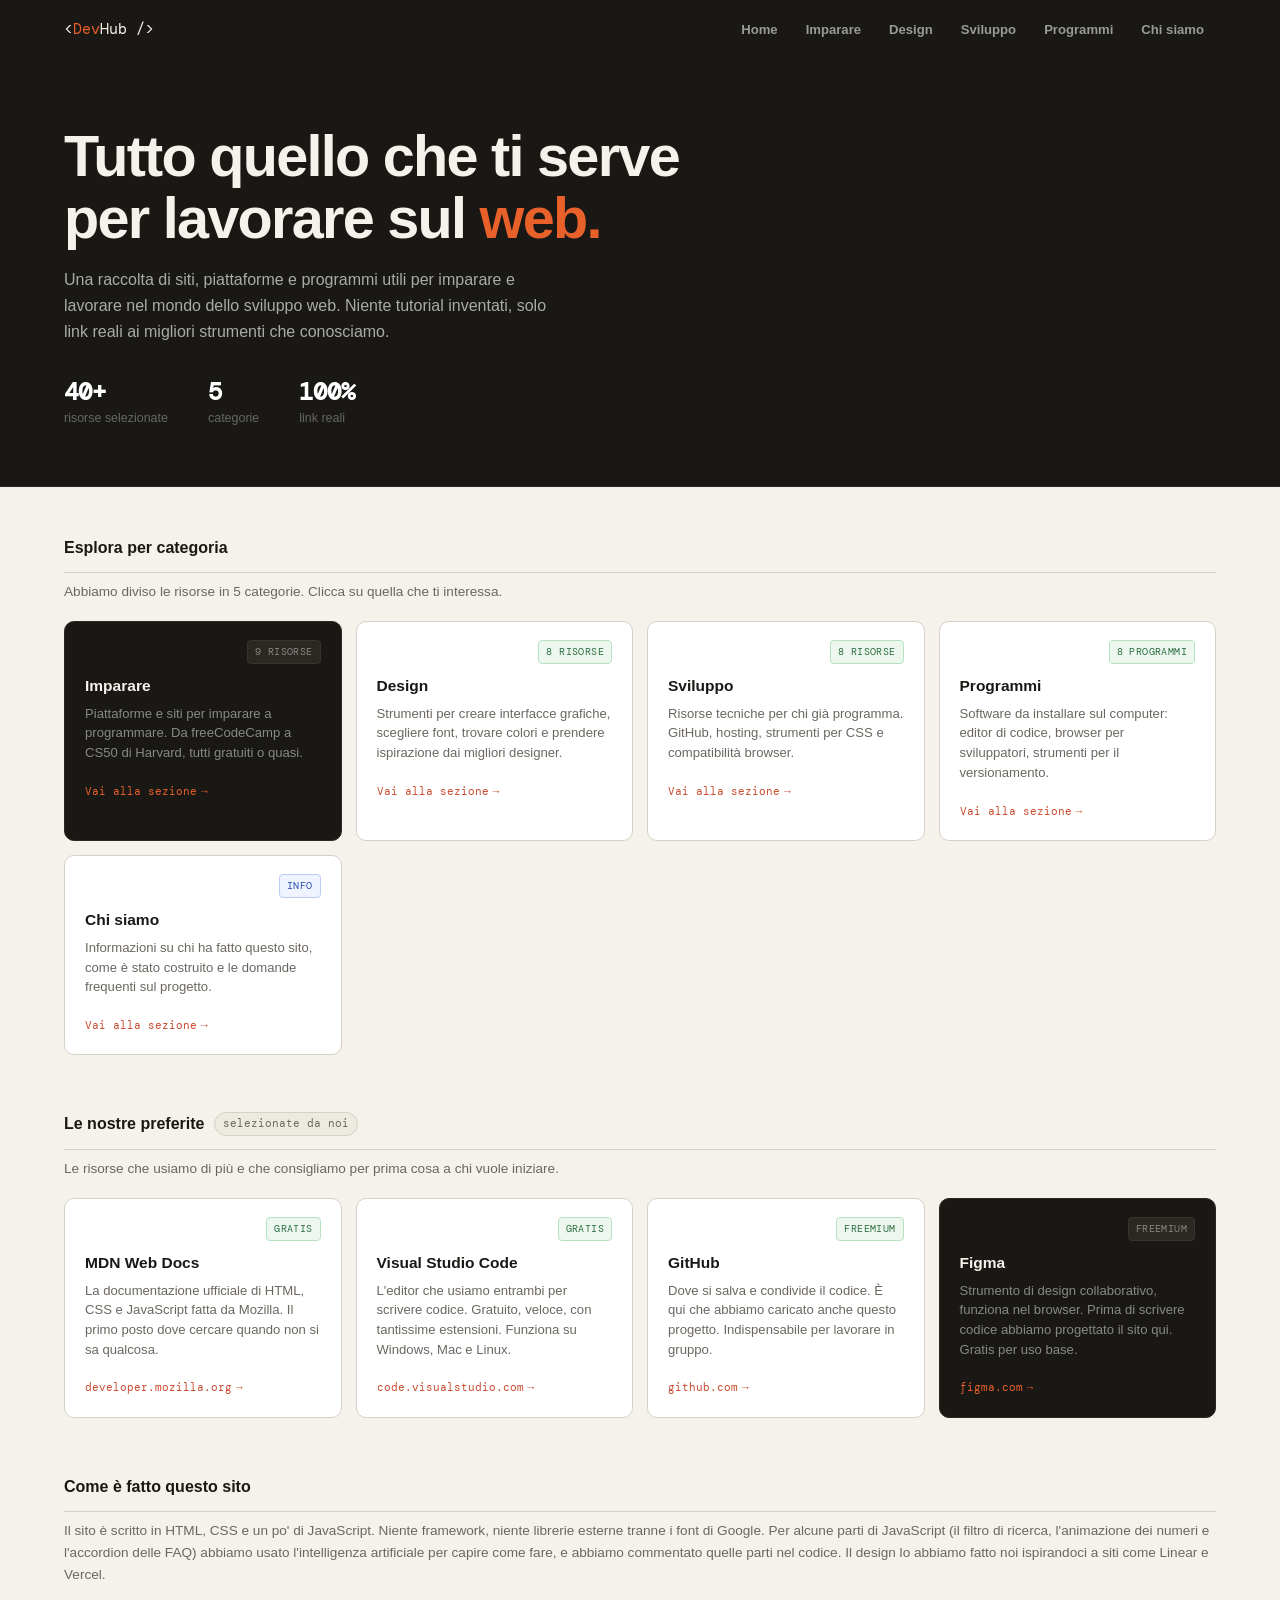
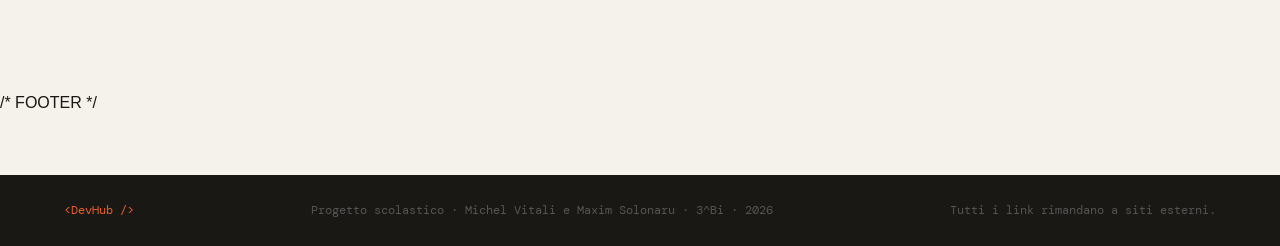
==== commit 7816a64d: "FInal Boss Sigma Skibididi pddy" ====
--- a/index.html
+++ b/index.html
@@ -10,10 +10,7 @@
 
 <body>
 
-  <!-- ====================================================
- NAVBAR
- position sticky la fa rimanere in cima anche scrollando
- ==================================================== -->
+ <!-- /* NAVBAR */ -->
   <nav>
     <a href="index.html" class="brand">&lt;<span>Dev</span>Hub /&gt;</a>
     <div class="nav-links">
@@ -27,9 +24,7 @@
   </nav>
 
 
-  <!-- ====================================================
- HERO - la sezione grande della homepage
- ==================================================== -->
+ <!-- HERO -->
   <div class="hero" id="home">
     <h1>Tutto quello che ti serve<br>per lavorare sul <em>web.</em></h1>
     <p>
@@ -47,9 +42,7 @@
   </div>
 
 
-  <!-- ====================================================
- CONTENUTO PRINCIPALE
- ==================================================== -->
+ <!--  CONTENUTO PRINCIPALE -->
   <div class="main">
 
     <!-- ANTEPRIMA SEZIONI -->
@@ -191,9 +184,7 @@
   </div><!-- /main -->
 
 
-  <!-- ====================================================
- FOOTER
- ==================================================== -->
+ /* FOOTER */
   <footer>
     <span class="brand-footer">&lt;DevHub /&gt;</span>
     <span>Progetto scolastico · Michel Vitali e Maxim Solonaru · 3^Bi · 2026</span>
--- a/style.css
+++ b/style.css
@@ -417,12 +417,14 @@
 .profilo-card img{
   margin-top: 0;
   max-width: 300px;
+  max-height: 300px;
 }
 
 .profilo-avatar {
   font-size: 3rem;
-  margin-bottom: 14px;
+  margin-bottom: 20px;
   display: block;
+  
 }
 
 .profilo-card h3 {
@@ -466,9 +468,7 @@
 }
 
 
-/*
-   DOMANDE FREQUENTI (FAQ) - pagina contatti
-   */
+/*   DOMANDE FREQUENTI (FAQ) - pagina contatti  */
 
 .faq-lista {
   margin-top: 20px;
@@ -479,8 +479,7 @@
   border-radius: 8px;
   margin-bottom: 10px;
   background: var(--card);
-  overflow: hidden;
-  /* nasconde il contenuto che sporge fuori */
+  overflow: hidden; /* nasconde il contenuto che sporge fuori */
 }
 
 /* questa parte è quella su cui si clicca */
@@ -532,9 +531,7 @@
 }
 
 
-/*
-   FOOTER
-   */
+/* FOOTER */
 
 footer {
   background: var(--ink);
